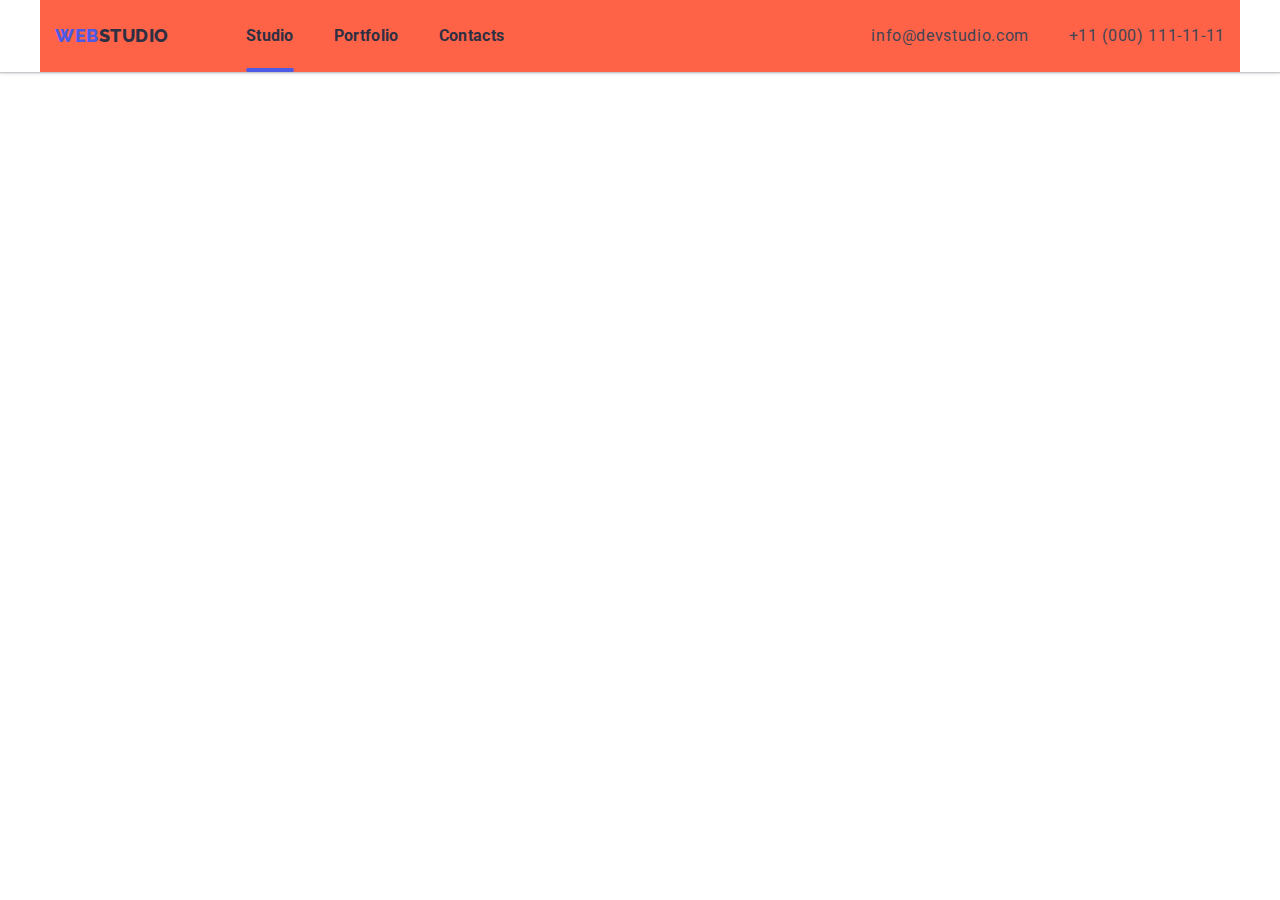
==== index.html @ c45986e3 "Робота почалася" ====
<!DOCTYPE html>
<html lang="en">
  <head>
    <meta charset="UTF-8" />
    <meta http-equiv="X-UA-Compatible" content="IE=edge" />
    <meta name="viewport" content="width=device-width, initial-scale=1.0" />
    <title>Studio</title>
    <!-- шрифт Raleway – 800 і шрифт Roboto – 400, 500, 700 і 900. -->
    <link rel="preconnect" href="https://fonts.googleapis.com" />
    <link rel="preconnect" href="https://fonts.gstatic.com" crossorigin />
    <link
      href="https://fonts.googleapis.com/css2?family=Raleway:wght@800&family=Roboto:wght@400;500;700;900&display=swap"
      rel="stylesheet"
    />

    <link
      rel="stylesheet"
      href="https://cdn.jsdelivr.net/npm/modern-normalize@1.1.0/modern-normalize.min.css"
    />

    <link rel="stylesheet" href="./css/styles.css" />
  </head>
  <body>
    <header class="top-page">
      <!--шапка сторінки-->
      <div class="container cont-div">
        <nav class="cont-nav">
          <a class="logo-studio decor" href="">
            <span class="logo-web">Web</span>Studio</a
          >
          <ul class="nav-menu">
            <li class="menu-item">
              <a class="menu-list curent-page decor text-style" href="">
                Studio</a
              >
            </li>
            <li class="menu-item">
              <a class="menu-list decor text-style" href="./portfolio.html"
                >Portfolio</a
              >
            </li>
            <li class="menu-item">
              <a class="menu-list decor text-style" href="">Contacts</a>
            </li>
          </ul>
        </nav>

        <button class="burger-menu" type="button" click-modal-open>
          <svg class="icon-burger-menu">
            <use href="./images/sprite.svg#icon-charm_menu-hamburger"></use>
          </svg>
        </button>

        <ul class="text-top list">
          <li>
            <a href="mailto:info@devstudio.com" class="decor text-top-efects"
              >info@devstudio.com</a
            >
          </li>
          <li class="list-distance">
            <a
              href="tel:+11(000)111-11-11"
              class="decor text-top-efects top-link-margin"
              >+11 (000) 111-11-11</a
            >
          </li>
        </ul>
      </div>
      <div class="mobile-menu" full-modal>
        <div class="container mobile-container">

          <button class="close-mobile-menu" type="button" click-modal-close>
            <svg class="style-mobile-button-menu" width="8px" height="8px">
              <use href="./images/sprite.svg#icon-close"></use>
            </svg>
          </button>
          
          <ul class="mobile-page-list list">
            <li>
              <a class="decor" href="#">Studio</a>
            </li>
            <li>
              <a class="decor" href="#">Portfolio</a>
            </li>
            <li>
              <a class="decor" href="#">Contacts</a>
            </li>
          </ul>

          <ul class="mobile-list-contacts list">
            <li>
              <a
                href="tel:+11(000)111-11-11"
                class="decor"
                >+11 (000) 111-11-11</a
              >
            </li>
            <li>
              <a href="mailto:info@devstudio.com" class="decor "
                >info@devstudio.com</a
              >
            </li>
          </ul>

          <ul class="mobile-sociale-link list">
            <li>
              <a href="#" class="mobile-link-item">
                <svg class="link-marker">
                  <use href="./images/sprite.svg#icon-instagram"></use>
                </svg>
              </a>
            </li>
            <li>
              <a href="#" class="mobile-link-item">
                <svg class="link-marker">
                  <use href="./images/sprite.svg#icon-twitter"></use>
                </svg>
              </a>
            </li>
            <li>
              <a href="#" class="mobile-link-item">
                <svg class="link-marker">
                  <use href="./images/sprite.svg#icon-facebook"></use>
                </svg>
              </a>
            </li>
            <li>
              <a href="#" class="mobile-link-item">
                <svg class="link-marker">
                  <use href="./images/sprite.svg#icon-linkedin"></use>
                </svg>
              </a>
            </li>
          </ul>
        </div>

      </div>
    </header>

    <main>
      <!--секція перша герой-->
      <!-- <section class="hero-style">
        <div class="container hero-case">
          <h1 class="hero-title">Effective Solutions for Your Business</h1>

          <button data-modal-open class="buttons-style" type="button">
            Order Service
          </button>
        </div>
      </section> -->

      <!--секція друга - основні переваги-->

      <!-- <section class="box-space">
        <h2 class="visually-hidden">List of benefits</h2>
        <ul class="list container elements-place">
          <li class="place-of-space">
            <div class="second-list">
              <svg class="element-of-dicoration">
                <use
                  href="./images/sprite.svg#icon-antenna"
                  width="64px"
                  height="64px"
                ></use>
              </svg>
            </div>
            <h3 class="subhead">Strategy</h3>
            <p class="main-content">
              Our goal is to identify the business problem to walk away with the
              perfect and creative solution.
            </p>
          </li>
          <li class="place-of-space">
            <div class="second-list">
              <svg class="element-of-dicoration">
                <use
                  href="./images/sprite.svg#icon-clock"
                  width="64px"
                  height="64px"
                ></use>
              </svg>
            </div>
            <h3 class="subhead">Punctuality</h3>
            <p class="main-content">
              Bring the key message to the brand's audience for the best price
              within the shortest possible time.
            </p>
          </li>
          <li class="place-of-space">
            <div class="second-list">
              <svg class="element-of-dicoration">
                <use
                  href="./images/sprite.svg#icon-diagram"
                  width="64px"
                  height="64px"
                ></use>
              </svg>
            </div>
            <h3 class="subhead">Diligence</h3>
            <p class="main-content">
              Research and confirm brands that present the strongest digital
              growth opportunities and minimize risk.
            </p>
          </li>
          <li class="place-of-space">
            <div class="second-list">
              <svg class="element-of-dicoration">
                <use
                  href="./images/sprite.svg#icon-astronaut"
                  width="64px"
                  height="64px"
                ></use>
              </svg>
            </div>
            <h3 class="subhead">Technologies</h3>
            <p class="main-content">
              Design practice focused on digital experiences. We bring forth a
              deep passion for problem-solving.
            </p>
          </li>
        </ul>
      </section> -->

      <!--cекція третя - що ми робимо-->

      <!-- <section class="space">
        <div class="container">
          <h2 class="subtitle">What are we doing</h2>
          <ul class="list work-list">
            <li class="work-list-item">
              <img
                src="./images/rectangle1.jpg"
                alt="computer monitor"
                width="360"
              />
            </li>
            <li class="work-list-item">
              <img
                src="./images/rectangle2.jpg"
                alt="selfone display"
                width="360"
              />
            </li>
            <li class="work-list-item">
              <img
                src="./images/rectangle3.jpg"
                alt="selfone and computer together"
                width="360"
              />
            </li>
          </ul>
        </div>
      </section> -->

      <!--секція четверта - наша команда-->

      <!-- <section class="back-ceil box-space">
        <div class="container">
          <h2 class="subtitle">Our Team</h2>
          <ul class="list data-team">
            <li class="back-pictures-phone">
              <img
                src="./images/img.jpg"
                alt="a man with a thick beard"
                width="264"
              />
              <div class="image-descriptions">
                <h3 class="sub-subtitle">Mark Guerrero</h3>
                <p class="text-describ">Product Designer</p>
                <ul class="box-social-link list">
                  <li class="social-link">
                    <a href="#" class="social-link-item">
                      <svg class="link-marker">
                        <use href="./images/sprite.svg#icon-instagram"></use>
                      </svg>
                    </a>
                  </li>
                  <li class="social-link">
                    <a href="#" class="social-link-item">
                      <svg class="link-marker">
                        <use href="./images/sprite.svg#icon-twitter"></use>
                      </svg>
                    </a>
                  </li>
                  <li class="social-link">
                    <a href="#" class="social-link-item">
                      <svg class="link-marker">
                        <use href="./images/sprite.svg#icon-facebook"></use>
                      </svg>
                    </a>
                  </li>
                  <li class="social-link">
                    <a href="#" class="social-link-item">
                      <svg class="link-marker">
                        <use href="./images/sprite.svg#icon-linkedin"></use>
                      </svg>
                    </a>
                  </li>
                </ul>
              </div>
            </li>
            <li class="back-pictures-phone">
              <img
                src="./images/img-1.jpg"
                alt="a man with a flowing beard"
                width="264"
              />
              <div class="image-descriptions">
                <h3 class="sub-subtitle">Tom Ford</h3>
                <p class="text-describ">Frontend Developer</p>
                <ul class="box-social-link list">
                  <li class="social-link">
                    <a href="#" class="social-link-item">
                      <svg class="link-marker">
                        <use href="./images/sprite.svg#icon-instagram"></use>
                      </svg>
                    </a>
                  </li>
                  <li class="social-link">
                    <a href="#" class="social-link-item">
                      <svg class="link-marker">
                        <use href="./images/sprite.svg#icon-twitter"></use>
                      </svg>
                    </a>
                  </li>
                  <li class="social-link">
                    <a href="#" class="social-link-item">
                      <svg class="link-marker">
                        <use href="./images/sprite.svg#icon-facebook"></use>
                      </svg>
                    </a>
                  </li>
                  <li class="social-link">
                    <a href="#" class="social-link-item">
                      <svg class="link-marker">
                        <use href="./images/sprite.svg#icon-linkedin"></use>
                      </svg>
                    </a>
                  </li>
                </ul>
              </div>
            </li>
            <li class="back-pictures-phone">
              <img src="./images/img-2.jpg" alt="pretty girl" width="264" />
              <div class="image-descriptions">
                <h3 class="sub-subtitle">Camila Garcia</h3>
                <p class="text-describ">Marketing</p>
                <ul class="box-social-link list">
                  <li class="social-link">
                    <a href="#" class="social-link-item">
                      <svg class="link-marker">
                        <use href="./images/sprite.svg#icon-instagram"></use>
                      </svg>
                    </a>
                  </li>
                  <li class="social-link">
                    <a href="#" class="social-link-item">
                      <svg class="link-marker">
                        <use href="./images/sprite.svg#icon-twitter"></use>
                      </svg>
                    </a>
                  </li>
                  <li class="social-link">
                    <a href="#" class="social-link-item">
                      <svg class="link-marker">
                        <use href="./images/sprite.svg#icon-facebook"></use>
                      </svg>
                    </a>
                  </li>
                  <li class="social-link">
                    <a href="#" class="social-link-item">
                      <svg class="link-marker">
                        <use href="./images/sprite.svg#icon-linkedin"></use>
                      </svg>
                    </a>
                  </li>
                </ul>
              </div>
            </li>
            <li class="back-pictures-phone">
              <img
                src="./images/img-3.jpg"
                alt="a man with long hair and a short beard"
                width="264"
              />
              <div class="image-descriptions">
                <h3 class="sub-subtitle">Daniel Wilson</h3>
                <p class="text-describ">UI Designer</p>
                <ul class="box-social-link list">
                  <li class="social-link">
                    <a href="#" class="social-link-item">
                      <svg class="link-marker">
                        <use href="./images/sprite.svg#icon-instagram"></use>
                      </svg>
                    </a>
                  </li>
                  <li class="social-link">
                    <a href="#" class="social-link-item">
                      <svg class="link-marker">
                        <use href="./images/sprite.svg#icon-twitter"></use>
                      </svg>
                    </a>
                  </li>
                  <li class="social-link">
                    <a href="#" class="social-link-item">
                      <svg class="link-marker">
                        <use href="./images/sprite.svg#icon-facebook"></use>
                      </svg>
                    </a>
                  </li>
                  <li class="social-link">
                    <a href="#" class="social-link-item">
                      <svg class="link-marker">
                        <use href="./images/sprite.svg#icon-linkedin"></use>
                      </svg>
                    </a>
                  </li>
                </ul>
              </div>
            </li>
          </ul>
        </div>
      </section> -->

      <!-- <section class="cards-collection">
        <div class="container div-box-pad">
          <h2 class="subtitle">Customers</h2>
          <ul class="icon-book list">
            <li class="icon-book-page">
              <a href="#" class="page-link">
                <svg class="page-image">
                  <use href="./images/sprite.svg#icon-Logo"></use>
                </svg>
              </a>
            </li>
            <li class="icon-book-page">
              <a href="#" class="page-link">
                <svg class="page-image">
                  <use href="./images/sprite.svg#icon-Logo-1"></use>
                </svg>
              </a>
            </li>
            <li class="icon-book-page">
              <a href="#" class="page-link">
                <svg class="page-image">
                  <use href="./images/sprite.svg#icon-Logo-2"></use>
                </svg>
              </a>
            </li>
            <li class="icon-book-page">
              <a href="#" class="page-link">
                <svg class="page-image">
                  <use href="./images/sprite.svg#icon-Logo-3"></use>
                </svg>
              </a>
            </li>
            <li class="icon-book-page">
              <a href="#" class="page-link">
                <svg class="page-image">
                  <use href="./images/sprite.svg#icon-Logo-4"></use>
                </svg>
              </a>
            </li>
            <li class="icon-book-page">
              <a href="#" class="page-link">
                <svg class="page-image">
                  <use href="./images/sprite.svg#icon-Logo-5"></use>
                </svg>
              </a>
            </li>
          </ul>
        </div>
      </section> -->
    </main>

    <!-- <footer class="color-back-space">
      <div class="container main-div">
        <div class="main-footer">
          <a class="logo-studio decor second-logo-color" href="">
            <span class="logo-web">Web</span>Studio</a
          >
          <p class="main-footer-text">
            Increase the flow of customers and sales for your business with
            digital marketing & growth solutions.
          </p>
        </div>
        <div class="pacage-footer-link">
          <h3 class="futer-subtitle">Social media</h3>
          <ul class="fotter-list list">
            <li class="list-li">
              <a href="#" class="list-li-link">
                <svg class="li-link-svg">
                  <use href="./images/sprite.svg#icon-instagram"></use>
                </svg>
              </a>
            </li>
            <li class="list-li">
              <a href="#" class="list-li-link">
                <svg class="li-link-svg">
                  <use href="./images/sprite.svg#icon-twitter"></use>
                </svg>
              </a>
            </li>
            <li class="list-li">
              <a href="#" class="list-li-link">
                <svg class="li-link-svg">
                  <use href="./images/sprite.svg#icon-facebook"></use>
                </svg>
              </a>
            </li>
            <li class="list-li">
              <a href="#" class="list-li-link">
                <svg class="li-link-svg">
                  <use href="./images/sprite.svg#icon-linkedin"></use>
                </svg>
              </a>
            </li>
          </ul>
        </div>

        <form class="box-subscribe">
          <label class="input-mail-fotter">
            <span class="describ-subscrib">Subscribe</span>
            <input
              class="field-imput-mail"
              type="email"
              name="user-subscrebe"
              placeholder="E-mail"
            />
          </label>
          
          <button class="button-send-mail buttons-style join-button" type="submit">
              Subscribe
              <svg class="svg-airplane">
                <use href="./images/sprite.svg#icon-frame"></use>
              </svg>
          </button>
          
        </form>
      </div>
    </footer> -->

    <!-- <div class="backdrop is-hidden" data-modal>
      <div class="modal">
        <button data-modal-close type="button" class="close-modal">
          <svg class="position" width="8px" height="8px">
            <use href="./images/sprite.svg#icon-close"></use>
          </svg>
        </button>
        <p class="action">
          Leave your contacts and we will call you back
        </p>

        <form class="style-form">
          <div class="join-form-field">
            <label class="form-field">
              <span class="text-form-style">Name</span>
              <span class="input-svg-together">
                <input
                  type="text"
                  name="uses-name"
                  class="field-input"
                  required
                  pattern="^[a-zA-Zа-яА-ЯіІїЇ]+$"
                />
                <svg class="svg-input">
                  <use href="./images/sprite.svg#icon-person"></use>
                </svg>
              </span>
            </label>

            <label class="form-field">
              <span class="text-form-style">Phone</span>
              <span class="input-svg-together">
                <input
                  type="tel"
                  name="user-phone"
                  class="field-input"
                  required
                />
                <svg class="svg-input svg-phone-size">
                  <use href="./images/sprite.svg#icon-phone"></use>
                </svg>
              </span>
            </label>

            <label class="form-field">
              <span class="text-form-style">Email</span>
              <span class="input-svg-together">
                <input
                  type="email"
                  name="user-mail"
                  class="field-input"
                  required
                />
                <svg class="svg-input">
                  <use href="./images/sprite.svg#icon-email"></use>
                </svg>
              </span>
            </label>

            <label>
              <span class="text-form-style">Comment</span>
              <textarea
                class="page-for-coments"
                name="user-message"
                placeholder="Text input"
              ></textarea>
            </label>
          </div>

          <div class="box-policy">
            <label class="text-policy" for="user-privacy-policy">
              <input
                class="check"
                id="user-privacy-policy"
                type="checkbox"
                value="accept"
              />
              <svg class="icon-policy-check">
                <use href="./images/sprite.svg#icon-vector"></use>
              </svg>
              I accept the terms and conditions of the
              <a class="link-policy" href="#">Privacy Policy</a>
            </label>
          </div>

          <button type="submit" class="button-send buttons-style">Send</button>
        </form>
      </div>
    </div> -->
<script src="./js/mobile-menu.js"></script>
    <script src="./js/modal.js"></script>
  </body>
</html>
---- css/styles.css ----
/* ==============Baze================= */

body {
  margin: 0;
  font-family: Roboto, sans-serif;
  color: #2e2f42;
  font-size: 16px;
}
html {
  box-sizing: border-box;
}
*,
*::before,
*::after {
  box-sizing: inherit;
}

.visually-hidden {
  position: absolute;
  white-space: nowrap;
  width: 1px;
  height: 1px;
  overflow: hidden;
  border: 0;
  padding: 0;
  clip: rect(0 0 0 0);
  clip-path: inset(50%);
  margin: -1px;
}

.list {
  list-style: none;
}

.decor {
  text-decoration: none;
}

h1,
h2,
h3,
h4,
p {
  margin-top: 0;
  margin-bottom: 0;
}

ul {
  margin-top: 0;
  margin-bottom: 0;
  padding-left: 0;
}

img {
  display: block;
}

/* .container {
  width: 1158px;
  margin-left: auto;
  margin-right: auto;
  padding-left: 15px;
  padding-right: 15px;
} */



.container {
  padding-left: 15px;
  padding-right: 15px;
}
@media screen and (min-width: 320px) {
  .container {
   max-width: 767px;
   width: 100%;
    margin-left: auto;
    margin-right: auto;
    background-color: tomato;
  } 
}

@media screen and (min-width: 768px) {
  .container {
    width: 768px;
  }
}

@media screen and (min-width: 1200px) {
  .container {
    min-width: 1200px;
  }
}


/* ============== Components============*/
:root {
  --main-color-text: #434455;
  --primary-brand: #4d5ae5;
  --universal-color: #2e2f42;
  --subakcent-color: #f4f4fd;
  --color-secondary: #ffffff;
  --color-fon: #f4f4fd;
  --color-decor: #e7e9fc;

  --trans-der-and-func: 250ms cubic-bezier(0.4, 0, 0.2, 1);
}

/* ============== /Components============*/

/* --------логотип і навігація--------- */

.top-page {
  box-shadow: 0px 2px 1px rgba(46, 47, 66, 0.08),
    0px 1px 1px rgba(46, 47, 66, 0.16), 0px 1px 6px rgba(46, 47, 66, 0.08);
}
.cont-div {
  display: flex;
  align-items: center;
  justify-content: space-between;
}

.cont-nav {
  display: flex;
}
.logo-web {
  font-family: Raleway, sans-serif;
  font-size: 18px;
  line-height: 1.33;
  text-transform: uppercase;
  font-weight: 800;
  color: var(--primary-brand);
}
.logo-studio {
  margin-right: 77px;
  padding-top: 24px;
  padding-bottom: 24px;

  font-family: Raleway, sans-serif;
  font-size: 18px;
  line-height: 1.33;
  letter-spacing: 0.03em;
  text-transform: uppercase;
  font-weight: 800;
  color: var(--universal-color);
}

.nav-menu {
  display: flex;
  align-items: center;
  list-style: none;
  text-decoration: none;
}

@media screen and (max-width: 767px){
  .nav-menu {
    display: none;
  }
}

.menu-item:not(:last-child) {
  margin-right: 40px;
}
.menu-item {
}

.text-style {
  position: relative;
  display: block;
  padding-top: 24px;
  padding-bottom: 24px;
  font-weight: 700;
  line-height: 1.5;
  letter-spacing: 0.02em;
  color: inherit;
  transition: color 250ms cubic-bezier(0.4, 0, 0.2, 1);
}
.menu-list.curent-page::after {
  content: "";
  position: absolute;
  display: block;
  width: 100%;
  height: 4px;
  bottom: 0;
  background: #4d5ae5;
  border-radius: 2px;
}
.menu-list:hover::after,
.menu-list:focus::after {
  color: var(--primary-brand);
}

.menu-list:hover,
.menu-list:focus {
  color: var(--primary-brand);
}
.menu-list:active {
  color: var(--primary-brand);
}

.text-top-efects {
  color: var(--main-color-text);
  padding-top: 24px;
  padding-bottom: 24px;
  transition: color var(--trans-der-and-func);
}
.text-top-efects:hover,
.text-top-efects:focus {
  color: var(--primary-brand);
}


/* --------/логотип і навігація--------- */


/* --------стилізація мобільного меню--------- */
@media screen and (max-width: 767px) {

  .burger-menu {
    width: 32px;
    height: 22px;
    padding: 0;
    cursor: pointer;
   
    border-color: transparent;
    background-color: var(--color-decor);
  }
  .icon-burger-menu {
    width: 100%;
    height: 100%;
  }

  .text-top {
    display: none;
  }
  .mobile-menu {
    position: fixed;
    top: 0;
    left: 0;
    width: 100%;
    height: 100%;
    max-height: 796px;
    z-index: 1000;
    background-color: blue;
  
    opacity: 0;
    visibility: hidden;
    pointer-events: none;
    transition: opacity var(--trans-der-and-func), visibility var(--trans-der-and-func);
  }
  
  .mobile-menu.is-open {
    opacity: 1;
    visibility: visible;
    pointer-events: auto;
  }
  
  .mobile-container {
    position: relative;
  }
  
  .close-mobile-menu {
    position: absolute;
    top: 40px;
    right: 40px;
    display: flex;
    justify-content: center;
    align-items: center;
    padding: 0;
    width: 24px;
    height: 24px;
    border-radius: 50%;
    cursor: pointer;
    background: #e7e9fc;
    border: 1px solid rgba(0, 0, 0, 0.1);
    transition: border var(--trans-der-and-func);
  }
  
  .close-mobile-menu:hover,
  .close-mobile-menu:focus {
    background: #e7e9fc;
    box-shadow: 0px 1px 6px rgba(46, 47, 66, 0.08),
      0px 1px 1px rgba(46, 47, 66, 0.16), 0px 2px 1px rgba(46, 47, 66, 0.08);
    border: transparent; */
  }

  .mobile-sociale-link {

  }
  
  .mobile-link-item {
  
  }
  
}



@media screen and (min-width: 768px) {
  .burger-menu,
  .mobile-page-list,
  .mobile-list-contacts,
  .close-mobile-menu,
  .mobile-sociale-link
   {
    display: none;
  }
   .text-top {
    display: block;
    font-size: 12px;
    line-height: 1.33;
    letter-spacing: 0.04em;
    color: var(--main-color-text);
   }

   .list-distance {
    margin-left: 0;
   }


}


@media screen and (min-width: 1200px) {
  
  .text-top {
    display: flex;
    font-size: 16px;
  line-height: 1.5;
}
.list-distance {
  margin-left: 40px;
}
}




/* --------стилізація мобільного меню--------- */



/* ------оформлення секції герой ----------*/
.hero-style {
  max-width: 1440px;
  margin-left: auto;
  margin-right: auto;
  padding-top: 192px;
  padding-bottom: 192px;
  background-image: linear-gradient(
      rgba(46, 47, 66, 0.7),
      rgba(46, 47, 66, 0.7)
    ),
    url(../images/people-office.jpg);
  background-size: cover;
  text-align: center;
}

.hero-case {
}
.hero-title {
  margin: 0 auto;
  font-weight: 700;
  font-size: 56px;
  width: 496px;
  line-height: 1.07;
  color: var(--color-secondary);
}

.buttons-style {
  min-width: 170px;
  margin-top: 48px;
  padding-top: 16px;
  padding-right: 10px;
  padding-bottom: 16px;
  padding-left: 10px;
  background: var(--primary-brand);
  box-shadow: 0px 4px 4px rgba(0, 0, 0, 0.15);
  border: 1px transparent;
  border-radius: 4px;

  font-family: inherit;
  font-weight: 700;
  font-size: 16px;
  line-height: 1.19;
  align-items: center;
  letter-spacing: 0.04em;
  color: var(--color-secondary);
  cursor: pointer;
  transition: box-shadow var(--trans-der-and-func);
}
.buttons-style:hover,
.buttons-style:focus {
  background: var(--primary-brand);
  box-shadow: 0px 1px 6px rgba(46, 47, 66, 0.08),
    0px 1px 1px rgba(46, 47, 66, 0.16), 0px 2px 1px rgba(46, 47, 66, 0.08);
}
.buttons-style:active {
  background: #404bbf;
  box-shadow: 0px 4px 4px rgba(0, 0, 0, 0.15);

  /* ------/оформлення секції герой ----------*/
}
/*  -------секція друга - основні переваги-------------*/
.second-list {
  display: flex;
  justify-content: center;
  align-items: center;
  width: 264px;
  height: 112px;
  margin-bottom: 8px;

  padding: 24px 100px;
  background: #f4f4fd;
  border-radius: 4px;
}
.elements-place {
  display: flex;
  justify-content: space-between;
}

.place-of-space:not(:last-child) {
  margin-right: 24px;
  flex-basis: calc((100% - 72px) / 4);
  min-width: 264px;
}
.element-of-dicoration {
  width: 64px;
  height: 64px;
}

.subhead {
  margin-bottom: 8px;
  font-weight: 700;
  font-size: 20px;
  line-height: 1.2;
  letter-spacing: 0.02em;
}
.main-content {
  letter-spacing: 0.02em;
  font-size: 16px;
  line-height: 1.5;
  color: var(--main-color-text);
}

/*  --------/секція друга - основні переваги-------------*/



/* ----------cекція третя - що ми робимо-------------- */
.box-space {
  padding-bottom: 120px;
  padding-top: 120px;
}
.subtitle {
  font-weight: 700;
  font-size: 36px;
  line-height: 1.11;
  text-align: center;
  letter-spacing: 0.02em;
  text-transform: capitalize;
  margin-bottom: 72px;
}
.work-list {
  display: flex;
  gap: 24px;
}
.work-list-item {
  flex-basis: calc((100% - 48px) / 3);
}
/* --------/cекція третя - що ми робимо-------------- */

/*--------секція четверта - наша команда-----------*/
.space {
  padding-bottom: 120px;
}
.image-descriptions {
  padding-top: 32px;
  padding-bottom: 32px;
  text-align: center;
}
.sub-subtitle {
  margin-bottom: 8px;
  font-weight: 700;
  font-size: 20px;
  line-height: 1.2;
  letter-spacing: 0.02em;
}

.back-ceil {
  background-color: var(--color-fon);
}

.data-team {
  display: flex;
  gap: 24px;
}
.back-pictures-phone {
  flex-basis: calc((100% - 72px) / 4);
  background-color: var(--color-secondary);
  box-shadow: 0px 1px 6px rgba(46, 47, 66, 0.08),
    0px 1px 1px rgba(46, 47, 66, 0.16), 0px 2px 1px rgba(46, 47, 66, 0.08);
  border-radius: 0px 0px 4px 4px;
}

.text-describ {
  margin-bottom: 12px;
  font-size: 16px;
  line-height: 1.5;
  letter-spacing: 0.02em;
  color: var(--main-color-text);
}
.box-social-link {
  display: flex;
  justify-content: center;
  gap: 24px;
}

.social-link {
}
.social-link-item {
  display: flex;
  justify-content: center;
  align-items: center;
  width: 40px;
  height: 40px;
  border-radius: 50%;
  background: var(--primary-brand);
}

.link-marker {
  width: 16px;
  height: 16px;
  fill: var(--color-fon);
}

/*--------/секція четверта - наша команда-----------*/
/* ------додаткова секція з іконками посиланнями на компанії-------- */
.cards-collection {
  padding-bottom: 120px;
}
.icon-book {
  display: flex;
  justify-content: center;
  align-items: center;
  gap: 24px;
}
.icon-book-page {
  flex-basis: calc((100%-120px) / 5);
}
.page-link {
  display: flex;
  justify-content: center;
  align-items: center;
  height: 88px;
  color: #afb1b8;
  border: 1px solid #8e8f99;
  border-radius: 4px;
  transition: color var(--trans-der-and-func), border var(--trans-der-and-func);
}
.page-link:hover,
.page-link:focus {
  color: var(--primary-brand);
  border: 1px solid var(--primary-brand);
  border-radius: 4px;
}
.page-image {
  width: 104px;
  height: 56px;
  fill: #8e8f99;
}

.page-image {
  fill: currentColor;
}
/* ------/додаткова секція з іконками посиланнями на компанії-------- */
/* -----------футер-------------- */
.div-box-pad {
  padding-top: 120px;
}
.color-back-space {
  display: flex;
  padding-top: 100px;
  padding-bottom: 100px;
  background-color: var(--universal-color);
}
.main-div {
  display: flex;
}
.second-logo-color {
  margin-right: 0;
  padding-top: 0;
  padding-bottom: 0;
  align-items: baseline;
  color: var(--color-fon);
}
.main-footer {
}
.main-footer-text {
  margin-top: 16px;
  margin-right: 0;
  font-size: 16px;
  line-height: 1.5;
  letter-spacing: 0.02em;
  color: #e7e9fc;
}

.main-footer-text {
  width: 264px;
}
.pacage-footer-link {
  margin-left: 120px;
  margin-right: 80px;
}

.futer-subtitle {
  margin-bottom: 16px;
  font-weight: 600;
  font-size: 16px;
  line-height: 1.5;
  letter-spacing: 0.02em;
  color: #ffffff;
}
.fotter-list {
  display: flex;
  gap: 16px;
}

.list-li {
}

.list-li-link {
  display: flex;
  justify-content: center;
  align-items: center;
  width: 40px;
  height: 40px;
  background-color: rgba(255, 255, 255, 0.1);
  border-radius: 50%;
  transition: background-color var(--trans-der-and-func);
}

.list-li-link:hover,
.list-li-link:focus {
  background-color: #31d0aa;
}

.li-link-svg {
  width: 24px;
  height: 24px;
  fill: var(--color-fon);
}

/* --------стилі форми футера---------- */
.box-subscribe {
  position: relative;
  display: flex;
  align-items: flex-end;
  width: 453px;
  height: 80px;
}

.input-mail-fotter {
  display: flex;
  flex-direction: column;
  margin-right: 24px;
}
.describ-subscrib {
  margin-bottom: 16px;
  font-weight: 500;
  font-size: 16px;
  line-height: 1.5;
  letter-spacing: 0.02em;
  color: #ffffff;
}
.field-imput-mail {
  width: 264px;
  height: 40px;
  padding: 8px 16px;

  font-weight: 400;
  font-size: 14px;
  line-height: 2;
  letter-spacing: 0.04em;

  outline: none;
  color: rgba(255, 255, 255, 0.6);
  background-color: var(--universal-color);
  border: 1px solid rgba(255, 255, 255, 0.3);
  filter: drop-shadow(0px 4px 4px rgba(0, 0, 0, 0.15));
  border-radius: 4px;
}
.join-button {
  right: 0;
  bottom: 0;

  width: 170px;
}
.button-send-mail {
  display: flex;
  gap: 16px;
  margin-top: 0;
  padding: 8px;
  padding-right: 24px;
  padding-left: 24px;
  height: 40px;
  font-weight: 500;
}

.svg-airplane {
  width: 24px;
  height: 24px;
  align-items: center;
  cursor: pointer;
  pointer-events: none;
  fill: #ffffff;
}

/* --------/стилі форми футера---------- */

/* -----------/футер-------------- */

/* -----------Бекдроп і модальне вікно----------- */
.backdrop {
  position: fixed;
  top: 0;
  left: 0;
  z-index: 1000;
  width: 100%;
  height: 100%;
  background-color: rgba(46, 47, 66, 0.4);
  transition: opacity var(--trans-der-and-func),
    visibility var(--trans-der-and-func);
}

.backdrop.is-hidden {
  opacity: 0;
  visibility: hidden;
  pointer-events: none;
}

.modal {
  position: absolute;
  top: 50%;
  left: 50%;
  transform: translate(-50%, -50%);
  width: 408px;
  padding: 24px;
  padding-top: 72px;

  background: #fcfcfc;
  box-shadow: 0px 1px 1px rgba(0, 0, 0, 0.14), 0px 1px 3px rgba(0, 0, 0, 0.12),
    0px 2px 1px rgba(0, 0, 0, 0.2);
  border-radius: 4px;
}

.position {
}

.close-modal {
  position: absolute;
  top: 24px;
  right: 24px;
  display: flex;
  justify-content: center;
  align-items: center;
  padding: 0;
  width: 24px;
  height: 24px;
  border-radius: 50%;
  cursor: pointer;
  background: #e7e9fc;
  border: 1px solid rgba(0, 0, 0, 0.1);
  transition: border var(--trans-der-and-func);
}

.close-modal:hover,
.close-modal:focus {
  background: #e7e9fc;
  box-shadow: 0px 1px 6px rgba(46, 47, 66, 0.08),
    0px 1px 1px rgba(46, 47, 66, 0.16), 0px 2px 1px rgba(46, 47, 66, 0.08);
  border: transparent;
}

/* -----------/Бекдроп і модальне вікно----------- */

/* ----------Стилі форми---------------------- */

.action {
  box-sizing: border-box;
  text-align: center;
  margin-bottom: 16px;
  font-weight: 500;
  font-size: 16px;
  line-height: 1.5;
  letter-spacing: 0.02em;
  color: var(--universal-color);
}

.style-form {
  display: flex;
  flex-direction: column;
}
.join-form-field {
  margin-bottom: 16px;
}

.form-field {
  display: block;
  margin-bottom: 8px;
}
.text-form-style {
  display: block;
  margin-bottom: 4px;
  font-weight: 400;
  font-size: 12px;
  line-height: 1.33;

  letter-spacing: 0.04em;
  color: #8e8f99;
  cursor: pointer;
}
.input-svg-together {
  position: relative;
  display: block;
  cursor: pointer;
}
.field-input {
  display: inline-block;
  width: 100%;
  padding-left: 40px;
  height: 40px;
  border: 1px solid rgba(33, 33, 33, 0.2);
  border-radius: 4px;
}
.svg-input {
  position: absolute;
  display: block;
  width: 18px;
  height: 18px;
  top: 0;
  left: 16px;
  margin: 0;
  fill: black;
  transform: translate(0, 50%);
}

.field-input:focus + .svg-input {
  fill: var(--primary-brand);
}
.svg-phone-size {
  width: 18px;
  height: 24px;
}
.page-for-coments {
  display: block;
  width: 100%;
  height: 120px;
  padding: 8px 16px;
  resize: none;

  font-weight: 400;
  font-size: 12px;
  line-height: 1.33;
  letter-spacing: 0.04em;
  border: 1px solid rgba(33, 33, 33, 0.2);
  border-radius: 4px;
}
.box-policy {
  display: flex;
  align-items: center;
  margin-bottom: 24px;
}
.check {
  width: 16px;
  height: 16px;
  margin-right: 8px;
  align-items: baseline;
  border-radius: 2px;
}
.check {
  appearance: none;
  -webkit-appearance: none;
  -moz-appearance: none;
}
.check:checked + .icon-policy-check {
  fill: var(--color-fon);
  background: #404bbf;
  border: 1.25px solid #404bbf;
}
.text-policy {
  position: relative;
  display: flex;
  align-items: center;
  font-size: 12px;
  line-height: 1.33px;
  letter-spacing: 0.04em;
  color: #757575;
}
.button-send {
  margin-right: auto;
  margin-left: auto;
  margin-top: 0;
  width: 169px;
  height: 56px;
  font-weight: 500;
}
.link-policy {
  margin-left: 4px;
  color: var(--primary-brand);
}
.icon-policy-check {
  position: absolute;
  width: 16px;
  height: 16px;
  padding: 2px;
  fill: #fcfcfc;
  border: 1.25px solid #2e2f42;
  border-radius: 2px;
}

/* ----------/Стилі форми---------------------- */

/* ==================Portfolio======================= */

/* -----------оформлення кнопок----------- */
.main-box {
  padding-top: 96px;
  padding-bottom: 120px;
}
.main-box {
  padding-top: 96px;
  padding-bottom: 120px;
}
.portfolio-menu {
  display: flex;
  flex-direction: row;
  justify-content: center;
  margin-bottom: 72px;
}
.menu-items:not(:last-child) {
  margin-right: 24px;
}

.filter-button {
  background-color: var(--color-fon);
  padding: 8px 16px;
  font-family: inherit;
  font-weight: 500;
  font-size: 16px;
  line-height: 1.5;
  letter-spacing: 0.04em;
  color: var(--primary-brand);

  border: 1px solid #e7e9fc;
  border-radius: 4px;
  cursor: pointer;
  transition: color var(--trans-der-and-func),
    background-color var(--trans-der-and-func), border var(--trans-der-and-func),
    box-shadow var(--trans-der-and-func);
}

.filter-button:hover,
.filter-button:focus {
  background-color: var(--primary-brand);
  color: var(--color-secondary);
  border-color: transparent;
  box-shadow: 0px 3px 1px rgba(0, 0, 0, 0.1), 0px 2px 1px rgba(0, 0, 0, 0.08),
    0px 2px 2px rgba(0, 0, 0, 0.12);
}
/* -----------/оформлення кнопок----------- */

/* ----------оформлення тексту до карток-------------*/
.main-list {
  display: flex;
  flex-wrap: wrap;
  row-gap: 48px;
  column-gap: 24px;
}

.pakcage-list-link {
}
.list-link {
  display: block;
  box-shadow: 0px 1px 6px rgba(46, 47, 66, 0.08);
  transition: box-shadow var(--trans-der-and-func);
}
.list-link:hover,
.list-link:focus {
  box-shadow: 0px 1px 6px rgba(46, 47, 66, 0.08),
    0px 1px 1px rgba(46, 47, 66, 0.16), 0px 2px 1px rgba(46, 47, 66, 0.08);
}
.common-parent {
  position: relative;
  overflow: hidden;
}
.main-portfolio-photo {
  display: block;
}

.overlay {
  position: absolute;
  top: 0;
  left: 0;
  width: 100%;
  height: 100%;
  overflow: auto;
  transform: translate(0, 100%);
  transition: transform 250ms cubic-bezier(0.4, 0, 0.2, 1);

  padding-top: 40px;
  padding-right: 32px;
  padding-left: 32px;

  font-size: 16px;
  line-height: 1.5;
  letter-spacing: 0.02em;

  color: #f4f4fd;
  background-color: #4d5ae5;
}
.list-link:hover .overlay,
.list-link:focus .overlay {
  transform: translate(0, 0);
}

.card-text {
  padding-top: 32px;
  padding-bottom: 32px;
  padding-left: 16px;
  border-left: 0.5px solid #f4f4fd;
  border-bottom: 0.5px solid #f4f4fd;
  border-right: 0.5px solid #f4f4fd;
}

.text-image {
  font-weight: 700;
  font-size: 20px;
  line-height: 1.2;
  letter-spacing: 0.02em;
  color: var(--universal-color);
}

.subtext-image {
  margin-top: 8px;
  color: var(--main-color-text);
}

/* ----------/оформлення тексту до карток-------------*/

/* ==================/Portfolio======================= */
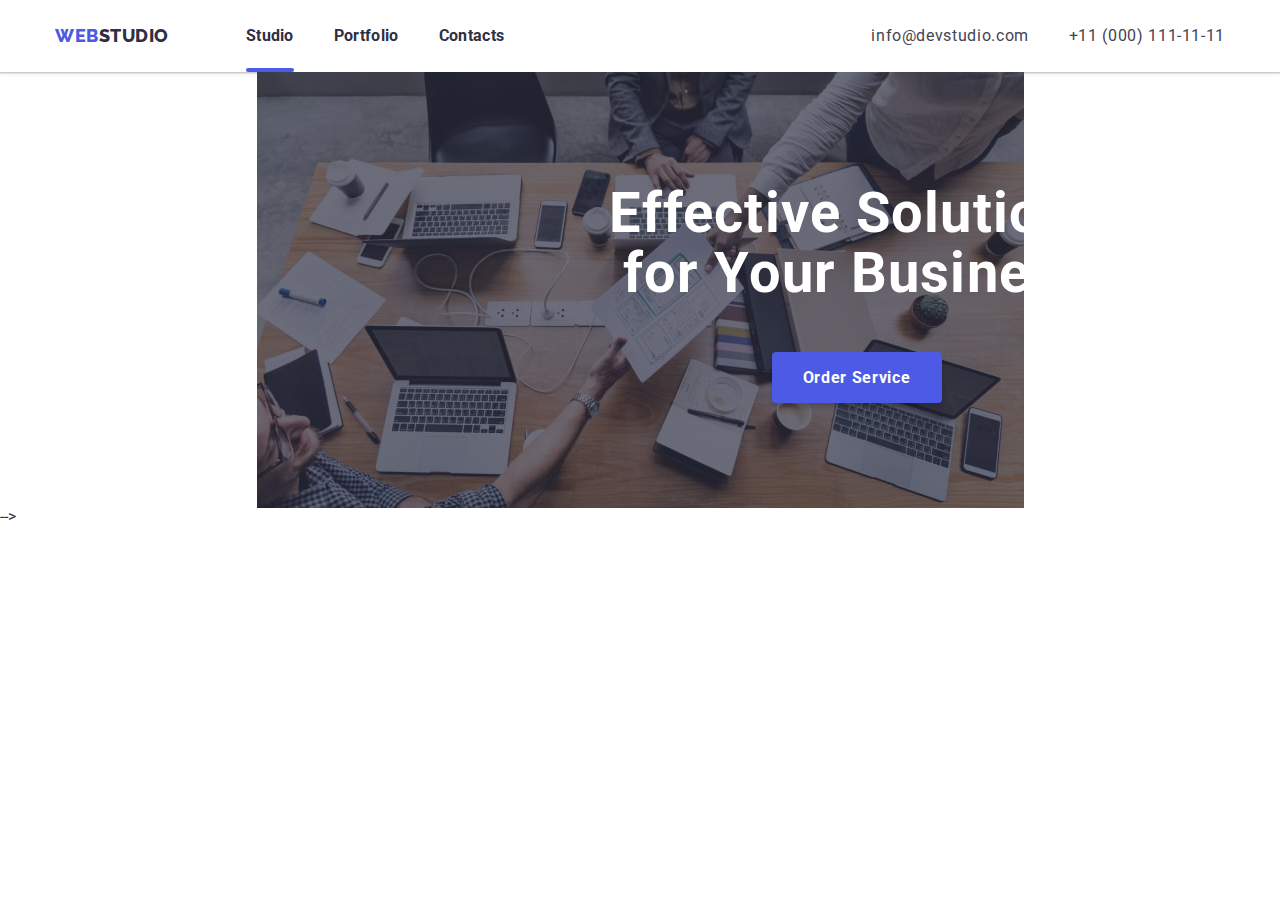
==== commit f6bb5d3c: "робота кипить" ====
--- a/index.html
+++ b/index.html
@@ -76,55 +76,55 @@
           </button>
           
           <ul class="mobile-page-list list">
-            <li>
-              <a class="decor" href="#">Studio</a>
-            </li>
-            <li>
-              <a class="decor" href="#">Portfolio</a>
-            </li>
-            <li>
-              <a class="decor" href="#">Contacts</a>
+            <li class="mobile-link-space">
+              <a class="mobile-page-items decor" href="#">Studio</a>
+            </li>
+            <li class="mobile-link-space">
+              <a class="mobile-page-items decor" href="#">Portfolio</a>
+            </li>
+            <li class="mobile-link-space">
+              <a class="mobile-page-items decor" href="#">Contacts</a>
             </li>
           </ul>
 
           <ul class="mobile-list-contacts list">
-            <li>
-              <a
+            <li class="mob-menu-items">
+              <a class="mob-tel-style"
                 href="tel:+11(000)111-11-11"
                 class="decor"
                 >+11 (000) 111-11-11</a
               >
             </li>
-            <li>
-              <a href="mailto:info@devstudio.com" class="decor "
+            <li class="mob-menu-items">
+              <a class="mail-mobile-menu" href="mailto:info@devstudio.com" class="decor "
                 >info@devstudio.com</a
               >
             </li>
           </ul>
 
           <ul class="mobile-sociale-link list">
-            <li>
+            <li class="mob-soc-link">
               <a href="#" class="mobile-link-item">
                 <svg class="link-marker">
                   <use href="./images/sprite.svg#icon-instagram"></use>
                 </svg>
               </a>
             </li>
-            <li>
+            <li class="mob-soc-link">
               <a href="#" class="mobile-link-item">
                 <svg class="link-marker">
                   <use href="./images/sprite.svg#icon-twitter"></use>
                 </svg>
               </a>
             </li>
-            <li>
+            <li class="mob-soc-link">
               <a href="#" class="mobile-link-item">
                 <svg class="link-marker">
                   <use href="./images/sprite.svg#icon-facebook"></use>
                 </svg>
               </a>
             </li>
-            <li>
+            <li class="mob-soc-link">
               <a href="#" class="mobile-link-item">
                 <svg class="link-marker">
                   <use href="./images/sprite.svg#icon-linkedin"></use>
@@ -139,7 +139,7 @@
 
     <main>
       <!--секція перша герой-->
-      <!-- <section class="hero-style">
+     <section class="hero-style">
         <div class="container hero-case">
           <h1 class="hero-title">Effective Solutions for Your Business</h1>
 
--- a/css/styles.css
+++ b/css/styles.css
@@ -55,28 +55,21 @@
   display: block;
 }
 
-/* .container {
-  width: 1158px;
-  margin-left: auto;
-  margin-right: auto;
-  padding-left: 15px;
-  padding-right: 15px;
-} */
-
-
-
+/* ----------адаптивний контейнер--------- */
 .container {
   padding-left: 15px;
   padding-right: 15px;
 }
 @media screen and (min-width: 320px) {
   .container {
-   max-width: 767px;
-   width: 100%;
+    width: 428px;
+    max-width: 767px;
+    width: 100%;
     margin-left: auto;
     margin-right: auto;
-    background-color: tomato;
-  } 
+
+    /* background-color: var(--color-secondary); */
+  }
 }
 
 @media screen and (min-width: 768px) {
@@ -91,6 +84,7 @@
   }
 }
 
+/* ----------адаптивний контейнер--------- */
 
 /* ============== Components============*/
 :root {
@@ -151,7 +145,7 @@
   text-decoration: none;
 }
 
-@media screen and (max-width: 767px){
+@media screen and (max-width: 767px) {
   .nav-menu {
     display: none;
   }
@@ -159,8 +153,6 @@
 
 .menu-item:not(:last-child) {
   margin-right: 40px;
-}
-.menu-item {
 }
 
 .text-style {
@@ -208,19 +200,18 @@
   color: var(--primary-brand);
 }
 
-
 /* --------/логотип і навігація--------- */
 
-
-/* --------стилізація мобільного меню--------- */
+/* ====МОБІЛЬНА ВЕРСІЯ===== */
+
+/*----стилізація мобільного меню---- */
 @media screen and (max-width: 767px) {
-
   .burger-menu {
     width: 32px;
     height: 22px;
     padding: 0;
     cursor: pointer;
-   
+
     border-color: transparent;
     background-color: var(--color-decor);
   }
@@ -238,26 +229,28 @@
     left: 0;
     width: 100%;
     height: 100%;
-    max-height: 796px;
     z-index: 1000;
-    background-color: blue;
-  
+    background-color: var(--color-secondary);
+
     opacity: 0;
     visibility: hidden;
     pointer-events: none;
-    transition: opacity var(--trans-der-and-func), visibility var(--trans-der-and-func);
-  }
-  
+    transition: opacity var(--trans-der-and-func),
+      visibility var(--trans-der-and-func);
+  }
+
   .mobile-menu.is-open {
     opacity: 1;
     visibility: visible;
     pointer-events: auto;
   }
-  
+
   .mobile-container {
     position: relative;
-  }
-  
+    width: 100%;
+    height: 100%;
+  }
+
   .close-mobile-menu {
     position: absolute;
     top: 40px;
@@ -274,132 +267,274 @@
     border: 1px solid rgba(0, 0, 0, 0.1);
     transition: border var(--trans-der-and-func);
   }
-  
+
   .close-mobile-menu:hover,
   .close-mobile-menu:focus {
     background: #e7e9fc;
     box-shadow: 0px 1px 6px rgba(46, 47, 66, 0.08),
       0px 1px 1px rgba(46, 47, 66, 0.16), 0px 2px 1px rgba(46, 47, 66, 0.08);
-    border: transparent; */
+    border: transparent;
+  }
+
+  .mobile-page-list {
+    margin-bottom: 264px;
+    padding-top: 80px;
+    padding-right: 237px;
+    padding-left: 40px;
+  }
+
+  .mobile-link-space:not(:last-child) {
+    margin-bottom: 40px;
+  }
+
+  .mobile-page-items {
+    display: block;
+
+    font-weight: 700;
+    font-size: 36px;
+    line-height: 1.11;
+    letter-spacing: 0.02em;
+    color: inherit;
+    transition: color var(--trans-der-and-func);
+  }
+
+  .mobile-link-space:hover,
+  .mobile-link-space:focus {
+    color: #404bbf;
+  }
+
+  .mobile-list-contacts {
+    margin-bottom: 48px;
+    padding-left: 40px;
+    padding-right: 51px;
+  }
+  .mob-menu-items:not(:last-child) {
+    margin-bottom: 40px;
+  }
+
+  .mob-tel-style {
+    display: block;
+    width: 100%;
+    margin-bottom: 40px;
+    font-weight: 600;
+    font-size: 36px;
+    line-height: 1.11;
+    letter-spacing: 0.02em;
+    text-decoration: none;
+    color: inherit;
+    transition: color var(--trans-der-and-func);
+  }
+
+  .mob-tel-style:hover,
+  .mob-tel-style:focus {
+    color: var(--primary-brand);
+  }
+
+  .mail-mobile-menu {
+    font-weight: 500;
+    font-size: 20px;
+    line-height: 1.2;
+    letter-spacing: 0.02em;
+    text-decoration: none;
+    color: var(--main-color-text);
+    transition: color var(--trans-der-and-func);
+  }
+  .mail-mobile-menu:hover,
+  .mail-mobile-menu:focus {
+    color: var(--primary-brand);
   }
 
   .mobile-sociale-link {
-
-  }
+    display: flex;
+    justify-content: center;
+    gap: 56px;
+  }
+  .mob-soc-link {
+    display: flex;
+    justify-content: center;
+    align-items: center;
+    width: 40px;
+    height: 40px;
+    border-radius: 50%;
+
+    background-color: var(--primary-brand);
+  }
+}
+/* -----кінець унікальним стилям для мобільних девайсів------- */
+
+/* ----- секція герой -------- */
+@media screen and (min-width: 320px) {
+  .hero-style {
+    height: 432px;
+    max-width: 767px;
+    margin-left: auto;
+    margin-right: auto;
+    padding-top: 112px;
+
+    background-image: linear-gradient(
+        rgba(46, 47, 66, 0.7),
+        rgba(46, 47, 66, 0.7)
+      ),
+      url(../images/people-bg.jpg);
+    background-size: 428px 432px;
+    background-repeat: no-repeat;
+    background-size: cover;
+  }
+  @media (min-device-pixel-ratio: 2),
+    (-webkit-min-device-pixel-ratio: 2),
+    (min-resolution: 192dpi),
+    (min-resolution: 2dppx) {
+    .hero-style {
+      background-image: linear-gradient(
+          rgba(46, 47, 66, 0.7),
+          rgba(46, 47, 66, 0.7)
+        ),
+        url(../images/people-bg@2x.jpg);
+      background-repeat: no-repeat;
+      background-size: cover;
+    }
+  }
+
+  .hero-case {
+    width: 100%;
+    height: 100%;
+  }
+  .hero-title {
+    display: block;
+    margin-left: auto;
+    margin-right: auto;
+    width: 320px;
+    font-weight: 700;
+    font-size: 36px;
+    line-height: 1.11;
+    letter-spacing: 0.02em;
+    text-align: center;
+    color: var(--color-secondary);
+  }
+
+  .buttons-style {
+    display: block;
+    min-width: 170px;
+    margin-top: 48px;
+   
+    padding-top: 16px;
+    padding-right: 10px;
+    padding-bottom: 16px;
+    padding-left: 10px;
+    background: var(--primary-brand);
+    box-shadow: 0px 4px 4px rgba(0, 0, 0, 0.15);
+    border-radius: 4px;
+    border: 1px transparent;
+    margin-left: auto;
+    margin-right: auto;
+    align-items: center;
+    cursor: pointer;
   
-  .mobile-link-item {
+    font-family: inherit;
+    font-weight: 700;
+    font-size: 16px;
+    line-height: 1.19;
+    letter-spacing: 0.04em;
+    color: var(--color-secondary);
+    transition: box-shadow var(--trans-der-and-func);
+  }
+  .buttons-style:hover,
+  .buttons-style:focus {
+    background: var(--primary-brand);
+    box-shadow: 0px 1px 6px rgba(46, 47, 66, 0.08),
+      0px 1px 1px rgba(46, 47, 66, 0.16), 0px 2px 1px rgba(46, 47, 66, 0.08);
+  }
+  .buttons-style:active {
+    background: #404bbf;
+    box-shadow: 0px 4px 4px rgba(0, 0, 0, 0.15);
+  }
+}
+
+/* ----- /секція герой -------- */
+/* ------оформлення секції герой ----------*/
+/* .hero-style {
+  max-width: 1440px;
+ 
+  padding-top: 192px;
+  padding-bottom: 192px;
   
-  }
-  
-}
-
-
-
+    url(../images/people-office.jpg);
+  background-size: cover;
+  text-align: center;
+}
+
+
+
+
+  /* ------/оформлення секції герой ----------*/
+/* ========== /МОБІЛЬНА ВЕРСІЯ ======= */
+
+/* ================Планшетна версія=========== */
 @media screen and (min-width: 768px) {
   .burger-menu,
   .mobile-page-list,
   .mobile-list-contacts,
   .close-mobile-menu,
-  .mobile-sociale-link
-   {
+  .mobile-sociale-link {
     display: none;
   }
-   .text-top {
+  .text-top {
     display: block;
     font-size: 12px;
     line-height: 1.33;
     letter-spacing: 0.04em;
     color: var(--main-color-text);
-   }
-
-   .list-distance {
+  }
+
+  .list-distance {
     margin-left: 0;
-   }
-
-
-}
-
+  }
+
+  .hero-style {
+    width: 768px;
+    height: 436px;
+
+    background-image: linear-gradient(
+        rgba(46, 47, 66, 0.7),
+        rgba(46, 47, 66, 0.7)
+      ),
+      url(../images/dark-bg-tablet.jpg);
+    background-size: 768px 436px;
+  }
+
+  @media (min-device-pixel-ratio: 2),
+    (-webkit-min-device-pixel-ratio: 2),
+    (min-resolution: 192dpi),
+    (min-resolution: 2dppx) {
+    .hero-style {
+      background-image: linear-gradient(
+          rgba(46, 47, 66, 0.7),
+          rgba(46, 47, 66, 0.7)
+        ),
+        url(../images/dark-bg-tablet@2x.jpg);
+    }
+  }
+
+  .hero-title {
+    font-size: 56px;
+    width: 496px;
+    line-height: 1.07;
+  }
+}
+
+/* ================/Планшетна версія=========== */
 
 @media screen and (min-width: 1200px) {
-  
   .text-top {
     display: flex;
     font-size: 16px;
-  line-height: 1.5;
-}
-.list-distance {
-  margin-left: 40px;
-}
-}
-
-
-
-
-/* --------стилізація мобільного меню--------- */
-
-
-
-/* ------оформлення секції герой ----------*/
-.hero-style {
-  max-width: 1440px;
-  margin-left: auto;
-  margin-right: auto;
-  padding-top: 192px;
-  padding-bottom: 192px;
-  background-image: linear-gradient(
-      rgba(46, 47, 66, 0.7),
-      rgba(46, 47, 66, 0.7)
-    ),
-    url(../images/people-office.jpg);
-  background-size: cover;
-  text-align: center;
-}
-
-.hero-case {
-}
-.hero-title {
-  margin: 0 auto;
-  font-weight: 700;
-  font-size: 56px;
-  width: 496px;
-  line-height: 1.07;
-  color: var(--color-secondary);
-}
-
-.buttons-style {
-  min-width: 170px;
-  margin-top: 48px;
-  padding-top: 16px;
-  padding-right: 10px;
-  padding-bottom: 16px;
-  padding-left: 10px;
-  background: var(--primary-brand);
-  box-shadow: 0px 4px 4px rgba(0, 0, 0, 0.15);
-  border: 1px transparent;
-  border-radius: 4px;
-
-  font-family: inherit;
-  font-weight: 700;
-  font-size: 16px;
-  line-height: 1.19;
-  align-items: center;
-  letter-spacing: 0.04em;
-  color: var(--color-secondary);
-  cursor: pointer;
-  transition: box-shadow var(--trans-der-and-func);
-}
-.buttons-style:hover,
-.buttons-style:focus {
-  background: var(--primary-brand);
-  box-shadow: 0px 1px 6px rgba(46, 47, 66, 0.08),
-    0px 1px 1px rgba(46, 47, 66, 0.16), 0px 2px 1px rgba(46, 47, 66, 0.08);
-}
-.buttons-style:active {
-  background: #404bbf;
-  box-shadow: 0px 4px 4px rgba(0, 0, 0, 0.15);
-
-  /* ------/оформлення секції герой ----------*/
-}
+    line-height: 1.5;
+  }
+  .list-distance {
+    margin-left: 40px;
+  }
+}
+
 /*  -------секція друга - основні переваги-------------*/
 .second-list {
   display: flex;
@@ -443,8 +578,6 @@
 }
 
 /*  --------/секція друга - основні переваги-------------*/
-
-
 
 /* ----------cекція третя - що ми робимо-------------- */
 .box-space {
@@ -515,8 +648,6 @@
   gap: 24px;
 }
 
-.social-link {
-}
 .social-link-item {
   display: flex;
   justify-content: center;
@@ -593,8 +724,7 @@
   align-items: baseline;
   color: var(--color-fon);
 }
-.main-footer {
-}
+
 .main-footer-text {
   margin-top: 16px;
   margin-right: 0;
@@ -623,9 +753,6 @@
 .fotter-list {
   display: flex;
   gap: 16px;
-}
-
-.list-li {
 }
 
 .list-li-link {
@@ -753,9 +880,6 @@
   border-radius: 4px;
 }
 
-.position {
-}
-
 .close-modal {
   position: absolute;
   top: 24px;
@@ -977,8 +1101,6 @@
   column-gap: 24px;
 }
 
-.pakcage-list-link {
-}
 .list-link {
   display: block;
   box-shadow: 0px 1px 6px rgba(46, 47, 66, 0.08);
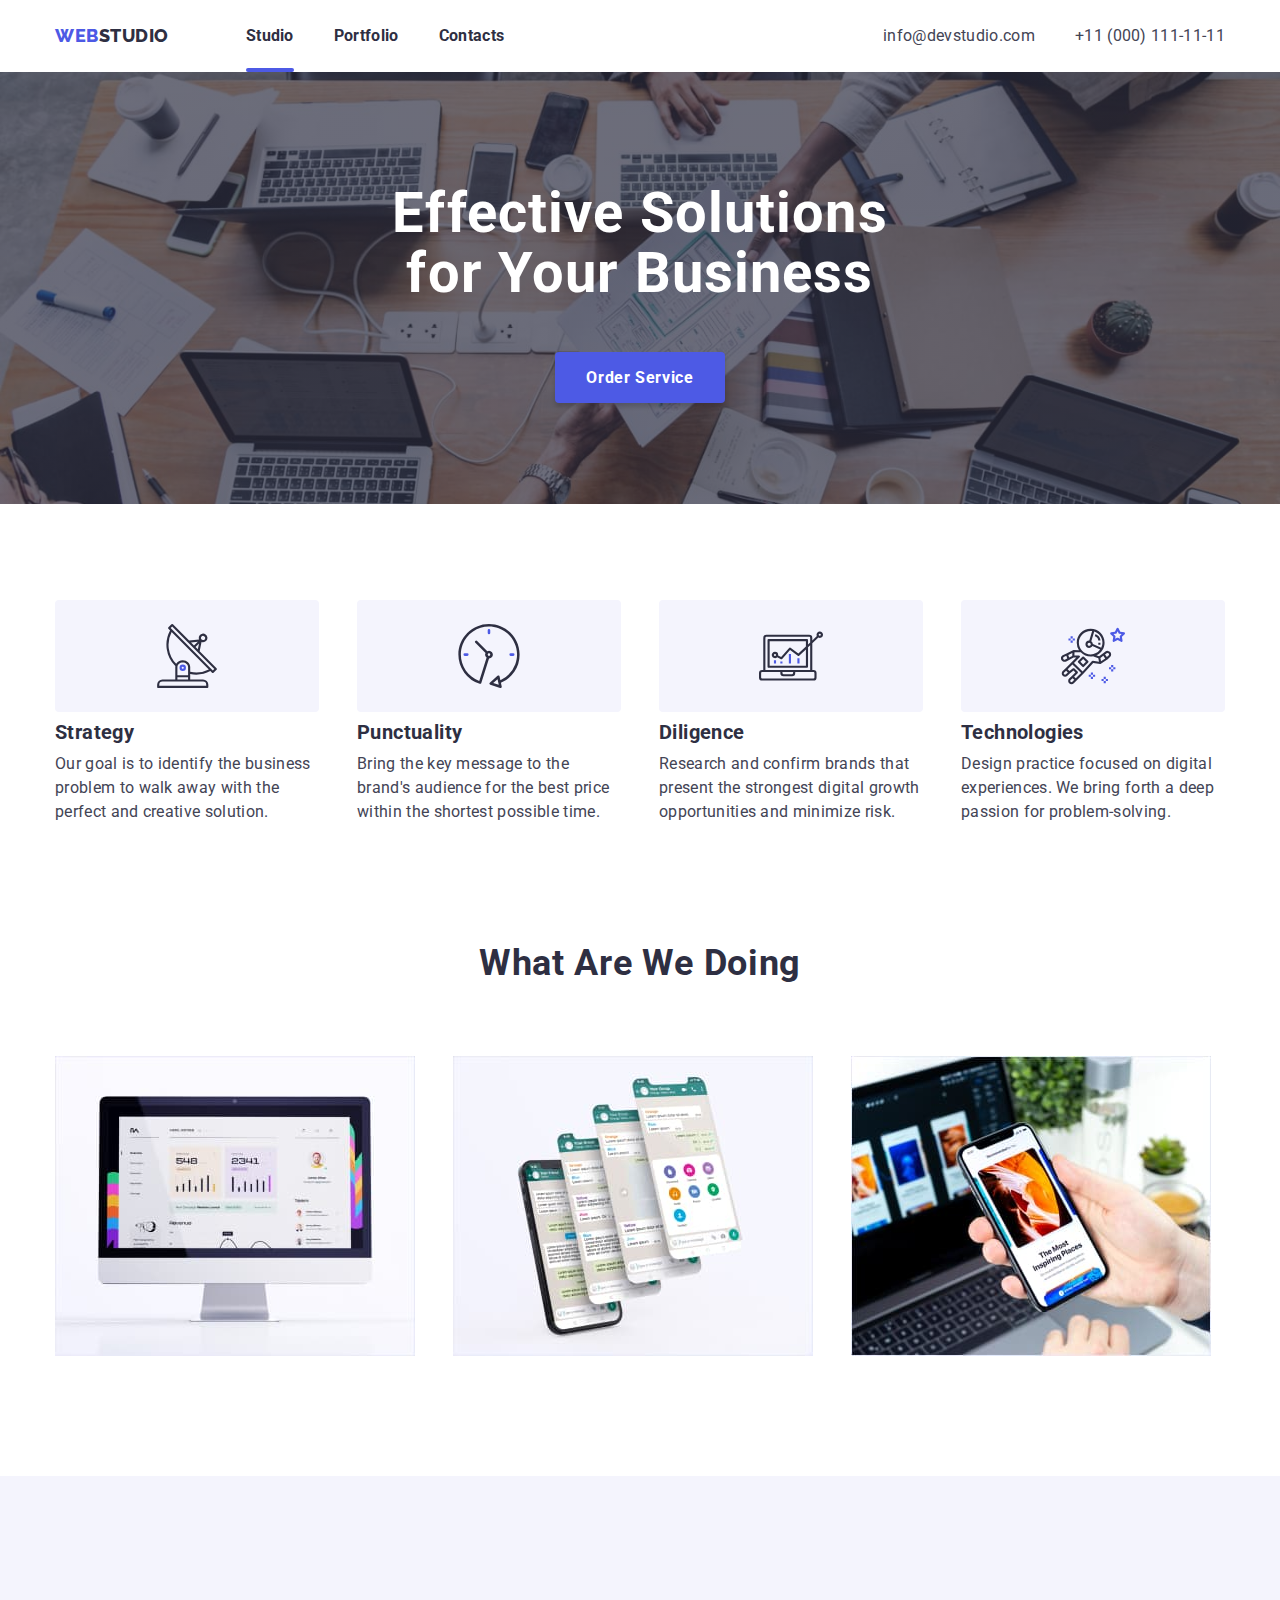
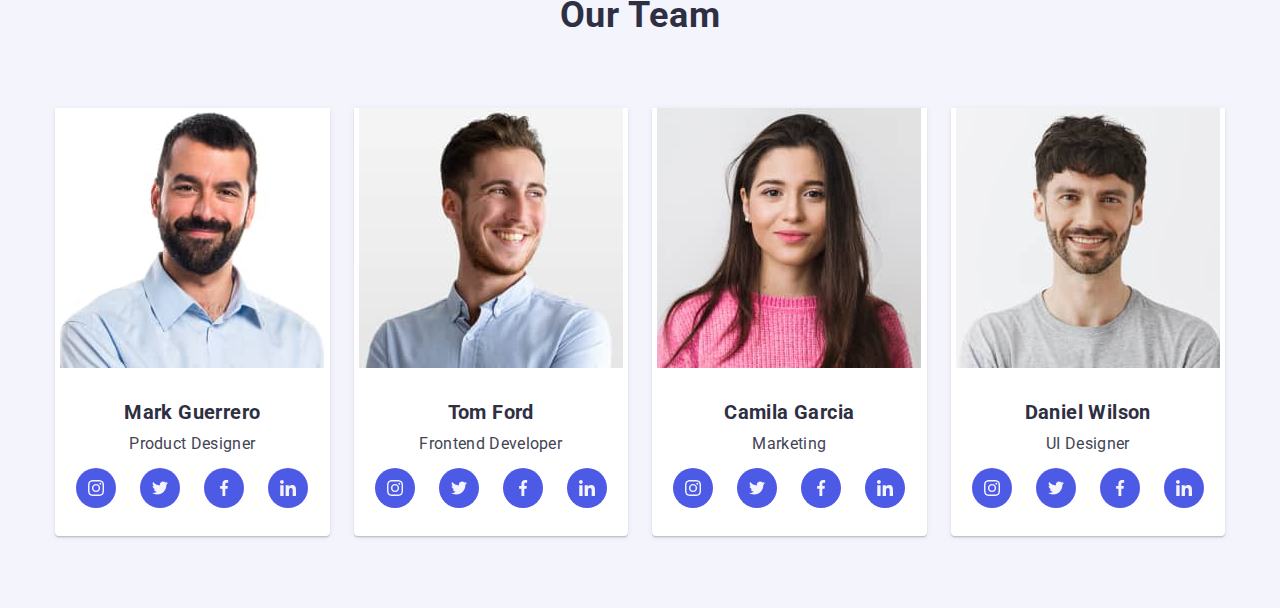
==== commit 29a93230: "робота просувається" ====
--- a/index.html
+++ b/index.html
@@ -147,17 +147,16 @@
             Order Service
           </button>
         </div>
-      </section> -->
+      </section>
 
       <!--секція друга - основні переваги-->
-
-      <!-- <section class="box-space">
+       <section class="box-space">
         <h2 class="visually-hidden">List of benefits</h2>
         <ul class="list container elements-place">
           <li class="place-of-space">
             <div class="second-list">
               <svg class="element-of-dicoration">
-                <use
+                <use class="svg-none"
                   href="./images/sprite.svg#icon-antenna"
                   width="64px"
                   height="64px"
@@ -173,7 +172,7 @@
           <li class="place-of-space">
             <div class="second-list">
               <svg class="element-of-dicoration">
-                <use
+                <use class="svg-none"
                   href="./images/sprite.svg#icon-clock"
                   width="64px"
                   height="64px"
@@ -189,7 +188,7 @@
           <li class="place-of-space">
             <div class="second-list">
               <svg class="element-of-dicoration">
-                <use
+                <use class="svg-none"
                   href="./images/sprite.svg#icon-diagram"
                   width="64px"
                   height="64px"
@@ -205,7 +204,7 @@
           <li class="place-of-space">
             <div class="second-list">
               <svg class="element-of-dicoration">
-                <use
+                <use class="svg-none"
                   href="./images/sprite.svg#icon-astronaut"
                   width="64px"
                   height="64px"
@@ -219,30 +218,33 @@
             </p>
           </li>
         </ul>
-      </section> -->
+      </section>
 
       <!--cекція третя - що ми робимо-->
 
-      <!-- <section class="space">
+     <section class="space">
         <div class="container">
           <h2 class="subtitle">What are we doing</h2>
           <ul class="list work-list">
             <li class="work-list-item">
-              <img
+              <img class="foto-is-dispare"
+              srcset="./images/monitor-1x.jpg 1x, ./images/monitor@2x.jpg 2x"
                 src="./images/rectangle1.jpg"
                 alt="computer monitor"
                 width="360"
               />
             </li>
             <li class="work-list-item">
-              <img
+              <img class="foto-is-dispare"
+              srcset="./images/mobila-1x.jpg 1x, ./images/mobila@2x.jpg 2x"
                 src="./images/rectangle2.jpg"
                 alt="selfone display"
                 width="360"
               />
             </li>
             <li class="work-list-item">
-              <img
+              <img class="foto-is-dispare"
+              srcset="./images/together-1x.jpg 1x, ./images/together@2x.jpg 2x"
                 src="./images/rectangle3.jpg"
                 alt="selfone and computer together"
                 width="360"
@@ -250,16 +252,16 @@
             </li>
           </ul>
         </div>
-      </section> -->
+      </section>
 
       <!--секція четверта - наша команда-->
 
-      <!-- <section class="back-ceil box-space">
+     <section class="back-ceil box-space">
         <div class="container">
           <h2 class="subtitle">Our Team</h2>
           <ul class="list data-team">
             <li class="back-pictures-phone">
-              <img
+              <img class="image-distance"
                 src="./images/img.jpg"
                 alt="a man with a thick beard"
                 width="264"
@@ -300,7 +302,7 @@
               </div>
             </li>
             <li class="back-pictures-phone">
-              <img
+              <img class="image-distance"
                 src="./images/img-1.jpg"
                 alt="a man with a flowing beard"
                 width="264"
@@ -341,7 +343,7 @@
               </div>
             </li>
             <li class="back-pictures-phone">
-              <img src="./images/img-2.jpg" alt="pretty girl" width="264" />
+              <img class="image-distance" src="./images/img-2.jpg" alt="pretty girl" width="264" />
               <div class="image-descriptions">
                 <h3 class="sub-subtitle">Camila Garcia</h3>
                 <p class="text-describ">Marketing</p>
@@ -378,7 +380,7 @@
               </div>
             </li>
             <li class="back-pictures-phone">
-              <img
+              <img class="image-distance"
                 src="./images/img-3.jpg"
                 alt="a man with long hair and a short beard"
                 width="264"
@@ -420,7 +422,7 @@
             </li>
           </ul>
         </div>
-      </section> -->
+      </section>
 
       <!-- <section class="cards-collection">
         <div class="container div-box-pad">
--- a/css/styles.css
+++ b/css/styles.css
@@ -59,16 +59,12 @@
 .container {
   padding-left: 15px;
   padding-right: 15px;
-}
-@media screen and (min-width: 320px) {
+  margin-left: auto;
+  margin-right: auto;
+}
+@media screen and (min-width: 428px) {
   .container {
     width: 428px;
-    max-width: 767px;
-    width: 100%;
-    margin-left: auto;
-    margin-right: auto;
-
-    /* background-color: var(--color-secondary); */
   }
 }
 
@@ -80,7 +76,7 @@
 
 @media screen and (min-width: 1200px) {
   .container {
-    min-width: 1200px;
+    width: 1200px;
   }
 }
 
@@ -359,14 +355,32 @@
 
     background-color: var(--primary-brand);
   }
+  .elements-place {
+    display: block;
+  }
+  .second-list,
+  .element-of-dicoration,
+  .svg-none {
+    display: none;
+  }
+  .place-of-space {
+    margin-bottom: 96px;
+  }
+  .place-of-space:not(:last-child) {
+    margin-bottom: 72px;
+  }
+  .box-social-link {
+    display: block;
+  }
 }
 /* -----кінець унікальним стилям для мобільних девайсів------- */
+
+/* =====Стилі від мобіли до ПК====== */
 
 /* ----- секція герой -------- */
 @media screen and (min-width: 320px) {
   .hero-style {
     height: 432px;
-    max-width: 767px;
     margin-left: auto;
     margin-right: auto;
     padding-top: 112px;
@@ -378,9 +392,8 @@
       url(../images/people-bg.jpg);
     background-size: 428px 432px;
     background-repeat: no-repeat;
-    background-size: cover;
-  }
-  @media (min-device-pixel-ratio: 2),
+  }
+  @media screen and (min-device-pixel-ratio: 2),
     (-webkit-min-device-pixel-ratio: 2),
     (min-resolution: 192dpi),
     (min-resolution: 2dppx) {
@@ -391,7 +404,7 @@
         ),
         url(../images/people-bg@2x.jpg);
       background-repeat: no-repeat;
-      background-size: cover;
+      background-size: 428px 432px;
     }
   }
 
@@ -416,7 +429,7 @@
     display: block;
     min-width: 170px;
     margin-top: 48px;
-   
+
     padding-top: 16px;
     padding-right: 10px;
     padding-bottom: 16px;
@@ -429,7 +442,7 @@
     margin-right: auto;
     align-items: center;
     cursor: pointer;
-  
+
     font-family: inherit;
     font-weight: 700;
     font-size: 16px;
@@ -448,25 +461,51 @@
     background: #404bbf;
     box-shadow: 0px 4px 4px rgba(0, 0, 0, 0.15);
   }
-}
-
-/* ----- /секція герой -------- */
-/* ------оформлення секції герой ----------*/
-/* .hero-style {
-  max-width: 1440px;
+
+  /* ----- /секція герой -------- */
+
+  /* ------секція друга основні переваги----- */
+  .subhead {
+    margin-bottom: 8px;
+    text-align: center;
+    font-weight: 700;
+    font-size: 36px;
+    line-height: 1.11;
+    letter-spacing: 0.02em;
+  }
+
+  .main-content {
+    font-weight: 500;
+    letter-spacing: 0.02em;
+    font-size: 16px;
+    line-height: 1.5;
+    color: var(--main-color-text);
+  }
+  .box-space {
+    padding-top: 96px;
+  }
+  .image-distance {
+    margin-left: auto;
+    margin-right: auto;
+  }
+  .back-pictures-phone {
+    width: 260px;
+    height: 428px;
+    margin-left: auto;
+    margin-right: auto;
+  }
+  .back-pictures-phone:not(:last-child) {
+    margin-bottom: 72px;
+  }
+  
+  /* ------/секція друга основні переваги----- */
+
  
-  padding-top: 192px;
-  padding-bottom: 192px;
-  
-    url(../images/people-office.jpg);
-  background-size: cover;
-  text-align: center;
-}
-
-
-
-
-  /* ------/оформлення секції герой ----------*/
+
+}
+
+/* =====Стилі від мобіли до ПК====== */
+
 /* ========== /МОБІЛЬНА ВЕРСІЯ ======= */
 
 /* ================Планшетна версія=========== */
@@ -491,18 +530,16 @@
   }
 
   .hero-style {
-    width: 768px;
-    height: 436px;
-
     background-image: linear-gradient(
         rgba(46, 47, 66, 0.7),
         rgba(46, 47, 66, 0.7)
       ),
       url(../images/dark-bg-tablet.jpg);
     background-size: 768px 436px;
-  }
-
-  @media (min-device-pixel-ratio: 2),
+    background-size: cover;
+  }
+
+  @media screen and (min-device-pixel-ratio: 2),
     (-webkit-min-device-pixel-ratio: 2),
     (min-resolution: 192dpi),
     (min-resolution: 2dppx) {
@@ -520,92 +557,186 @@
     width: 496px;
     line-height: 1.07;
   }
-}
-
+  .elements-place {
+    display: flex;
+    justify-content: space-between;
+    flex-wrap: wrap;
+  }
+  .subhead {
+    text-align: left;
+  }
+  .main-content {
+    width: 356px;
+  }
+
+  .data-team {
+    display: flex;
+    gap: 24px;
+  }
+
+
+}
 /* ================/Планшетна версія=========== */
+
+/* -----тільки для планшета---- */
+
+@media screen and (min-width: 768px) and (max-width: 1199px) {
+  .data-team {
+    display: flex;
+    flex-wrap: wrap;
+   justify-content: center;
+   
+  }
+
+  .back-pictures-phone {
+    margin: 0;
+    margin-bottom: 64px;
+  }
+  
+}
+/* -----/тільки для планшета---- */
+/* ---- Eлементи мобільної і планшетної версії--- */
+
+@media screen and (max-width: 1199px) {
+  .second-list,
+  .element-of-dicoration,
+  .svg-none,
+  .space,
+  .work-list,
+  .work-list-item,
+  .foto-is-dispare {
+    display: none;
+  }
+
+  .subhead {
+    margin-bottom: 8px;
+    font-weight: 700;
+    font-size: 36px;
+    line-height: 1.11;
+    letter-spacing: 0.02em;
+  }
+  .main-content {
+    font-weight: 500;
+    letter-spacing: 0.02em;
+    font-size: 16px;
+    line-height: 1.5;
+    color: var(--main-color-text);
+  }
+}
+/* ----/Приховані елементи мобільної і плпншетної версії--- */
+
+/* =====Десктопна версія======== */
+/* ------шапка і секція герой----- */
 
 @media screen and (min-width: 1200px) {
   .text-top {
     display: flex;
     font-size: 16px;
     line-height: 1.5;
-  }
+    letter-spacing: 0.02em;
+  }
+
   .list-distance {
     margin-left: 40px;
   }
-}
-
-/*  -------секція друга - основні переваги-------------*/
-.second-list {
-  display: flex;
-  justify-content: center;
-  align-items: center;
-  width: 264px;
-  height: 112px;
-  margin-bottom: 8px;
-
-  padding: 24px 100px;
-  background: #f4f4fd;
-  border-radius: 4px;
-}
-.elements-place {
-  display: flex;
-  justify-content: space-between;
-}
-
-.place-of-space:not(:last-child) {
-  margin-right: 24px;
-  flex-basis: calc((100% - 72px) / 4);
-  min-width: 264px;
-}
-.element-of-dicoration {
-  width: 64px;
-  height: 64px;
-}
-
-.subhead {
-  margin-bottom: 8px;
-  font-weight: 700;
-  font-size: 20px;
-  line-height: 1.2;
-  letter-spacing: 0.02em;
-}
-.main-content {
-  letter-spacing: 0.02em;
-  font-size: 16px;
-  line-height: 1.5;
-  color: var(--main-color-text);
-}
-
+
+  .hero-style {
+    background-image: linear-gradient(
+        rgba(46, 47, 66, 0.7),
+        rgba(46, 47, 66, 0.7)
+      ),
+      url(../images/people-office1x.jpg);
+    background-size: cover;
+  }
+
+  @media screen and (min-device-pixel-ratio: 2),
+    (-webkit-min-device-pixel-ratio: 2),
+    (min-resolution: 192dpi),
+    (min-resolution: 2dppx) {
+    .hero-style {
+      background-image: linear-gradient(
+          rgba(46, 47, 66, 0.7),
+          rgba(46, 47, 66, 0.7)
+        ),
+        url(../images/people-office@2x.jpg);
+    }
+  }
+
+  /*---- секція друга основні переваги---- */
+  .main-content {
+    width: 264px;
+    font-weight: 400;
+  }
+  .second-list {
+    display: flex;
+    justify-content: center;
+    align-items: center;
+    width: 264px;
+    height: 112px;
+    margin-bottom: 8px;
+
+    padding: 24px 100px;
+    background: #f4f4fd;
+    border-radius: 4px;
+  }
+
+  .place-of-space:not(:last-child) {
+    margin-right: 24px;
+    flex-basis: calc((100% - 72px) / 4);
+    min-width: 264px;
+  }
+  .element-of-dicoration {
+    width: 64px;
+    height: 64px;
+  }
+
+  .subhead {
+    margin-bottom: 8px;
+    font-weight: 700;
+    font-size: 20px;
+    line-height: 1.2;
+    letter-spacing: 0.02em;
+  }
+  .back-ceil {
+    padding-top: 120px;
+  }
+
+
+}
 /*  --------/секція друга - основні переваги-------------*/
 
+/* =====/Десктопна версія======== */
+
 /* ----------cекція третя - що ми робимо-------------- */
-.box-space {
-  padding-bottom: 120px;
-  padding-top: 120px;
-}
-.subtitle {
-  font-weight: 700;
-  font-size: 36px;
-  line-height: 1.11;
-  text-align: center;
-  letter-spacing: 0.02em;
-  text-transform: capitalize;
-  margin-bottom: 72px;
-}
-.work-list {
-  display: flex;
-  gap: 24px;
-}
-.work-list-item {
-  flex-basis: calc((100% - 48px) / 3);
-}
+
+
+  .space {
+    margin-top: 120px;
+    padding-bottom: 120px;
+  }
+  .subtitle {
+    font-weight: 700;
+    font-size: 36px;
+    line-height: 1.11;
+    text-align: center;
+    letter-spacing: 0.02em;
+    text-transform: capitalize;
+    margin-bottom: 72px;
+  }
+
+  .work-list {
+    display: flex;
+    gap: 24px;
+  }
+
+  .work-list-item {
+    flex-basis: calc((100% - 48px) / 3);
+  }
+
 /* --------/cекція третя - що ми робимо-------------- */
 
 /*--------секція четверта - наша команда-----------*/
-.space {
-  padding-bottom: 120px;
-}
+
 .image-descriptions {
   padding-top: 32px;
   padding-bottom: 32px;
@@ -623,10 +754,8 @@
   background-color: var(--color-fon);
 }
 
-.data-team {
-  display: flex;
-  gap: 24px;
-}
+
+
 .back-pictures-phone {
   flex-basis: calc((100% - 72px) / 4);
   background-color: var(--color-secondary);
@@ -642,11 +771,13 @@
   letter-spacing: 0.02em;
   color: var(--main-color-text);
 }
+
 .box-social-link {
   display: flex;
   justify-content: center;
   gap: 24px;
 }
+
 
 .social-link-item {
   display: flex;
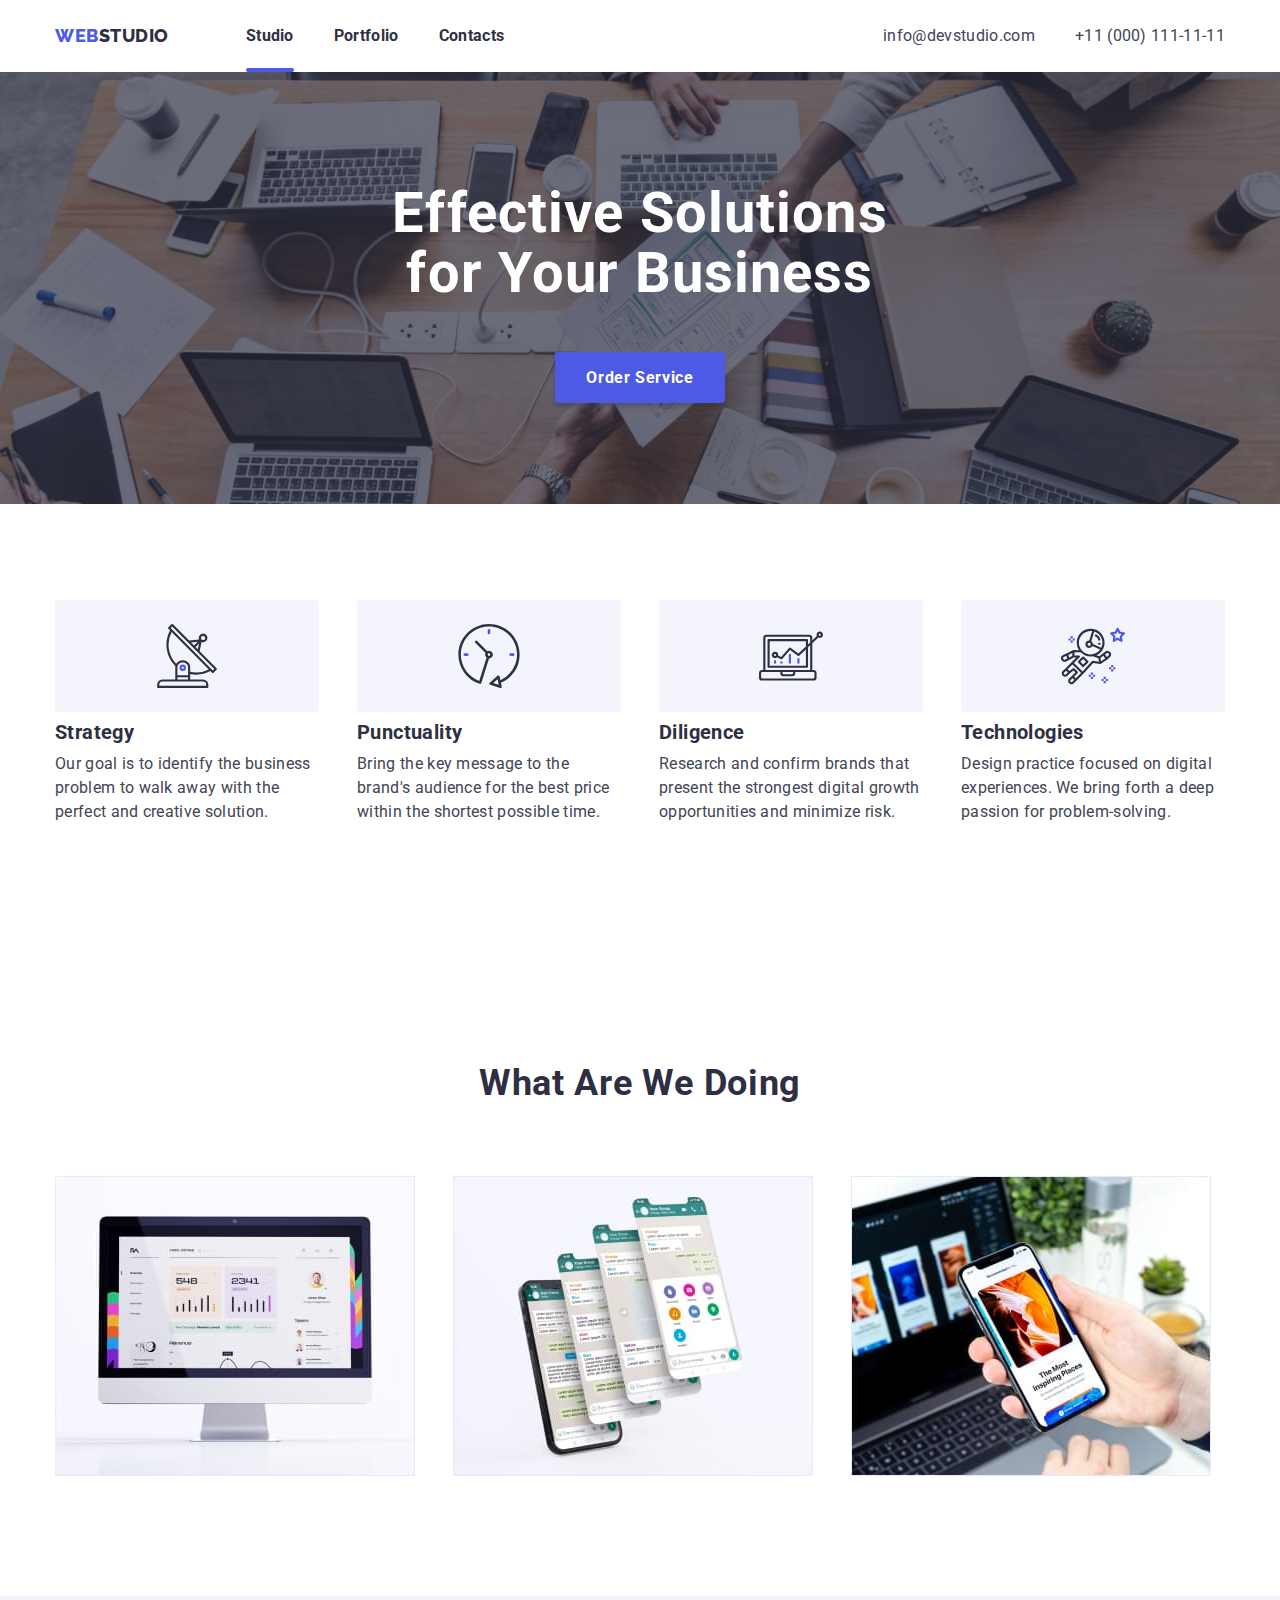
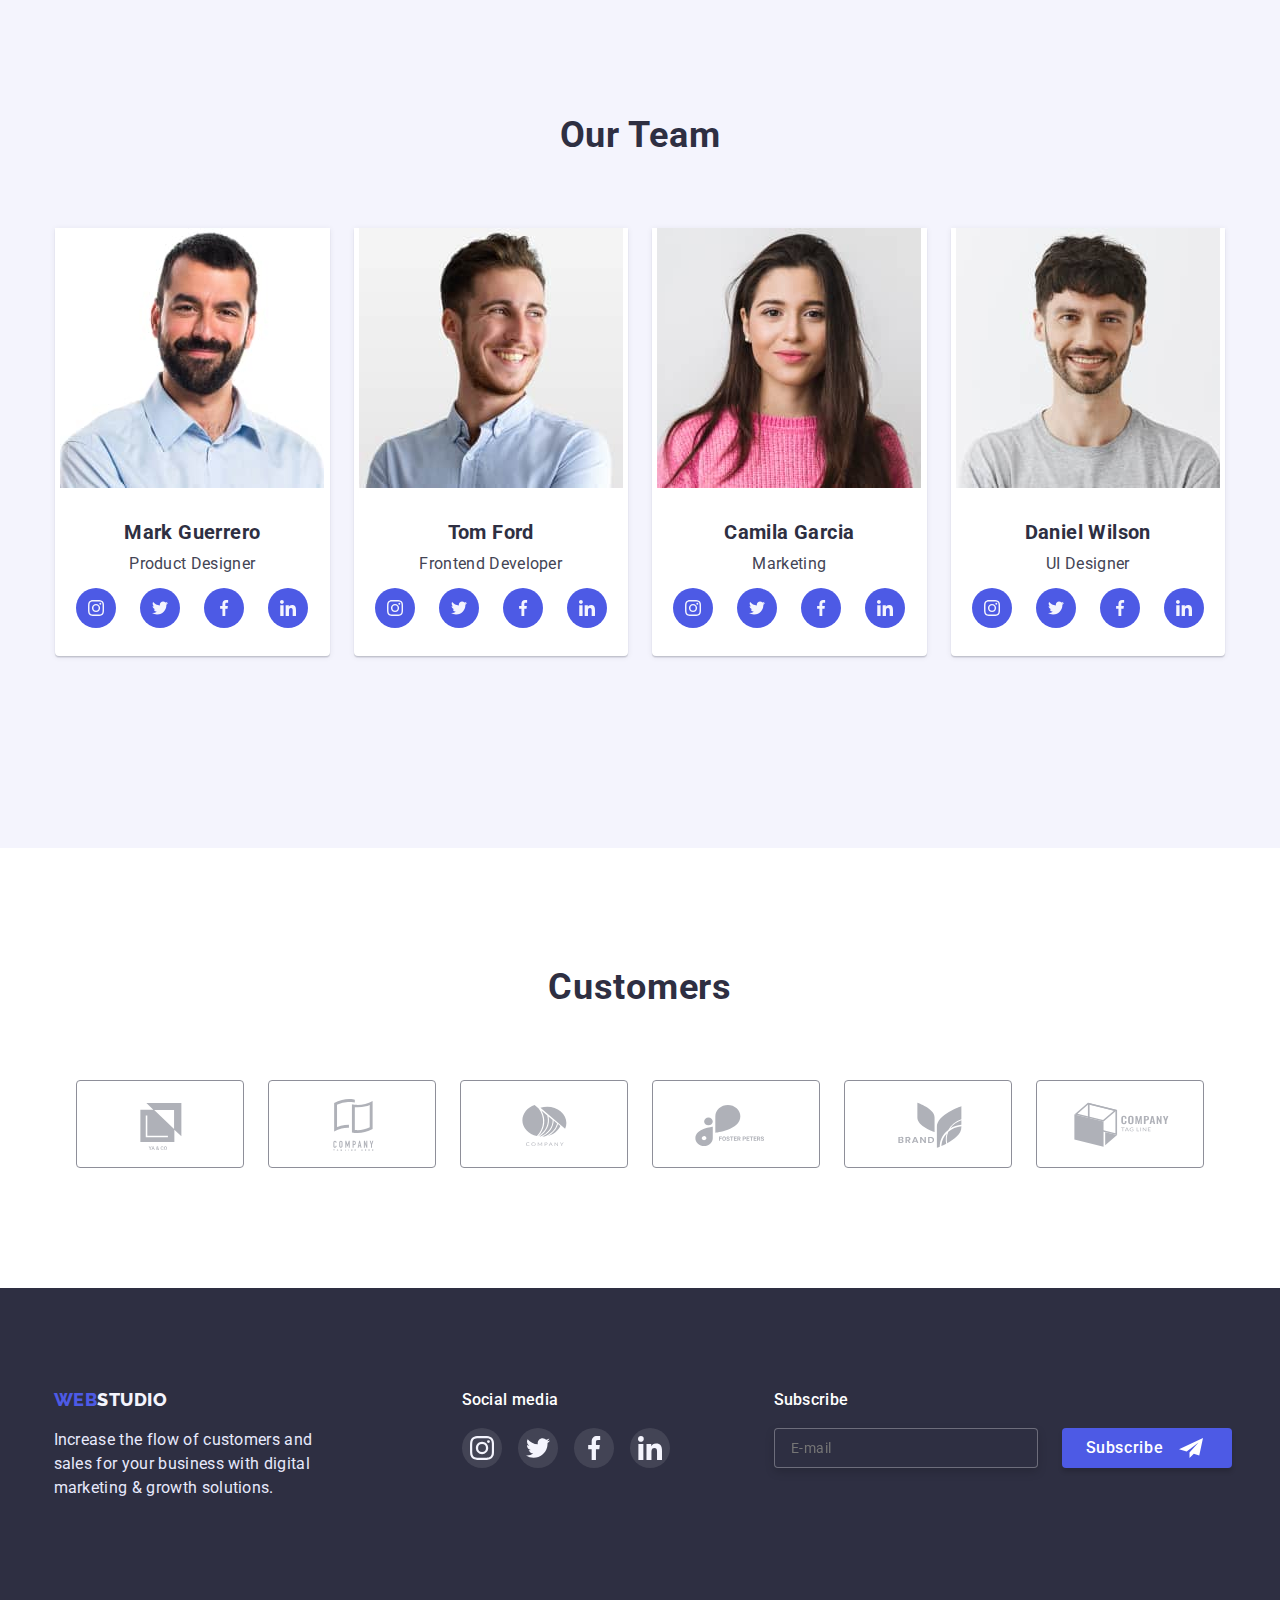
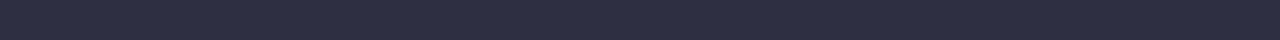
==== commit 4756ce03: "Сторінка студіо готова" ====
--- a/index.html
+++ b/index.html
@@ -68,19 +68,18 @@
       </div>
       <div class="mobile-menu" full-modal>
         <div class="container mobile-container">
-
           <button class="close-mobile-menu" type="button" click-modal-close>
             <svg class="style-mobile-button-menu" width="8px" height="8px">
               <use href="./images/sprite.svg#icon-close"></use>
             </svg>
           </button>
-          
+
           <ul class="mobile-page-list list">
             <li class="mobile-link-space">
-              <a class="mobile-page-items decor" href="#">Studio</a>
+              <a class="mobile-page-items decor" href="">Studio</a>
             </li>
             <li class="mobile-link-space">
-              <a class="mobile-page-items decor" href="#">Portfolio</a>
+              <a class="mobile-page-items decor" href="">Portfolio</a>
             </li>
             <li class="mobile-link-space">
               <a class="mobile-page-items decor" href="#">Contacts</a>
@@ -89,14 +88,18 @@
 
           <ul class="mobile-list-contacts list">
             <li class="mob-menu-items">
-              <a class="mob-tel-style"
+              <a
+                class="mob-tel-style"
                 href="tel:+11(000)111-11-11"
                 class="decor"
                 >+11 (000) 111-11-11</a
               >
             </li>
             <li class="mob-menu-items">
-              <a class="mail-mobile-menu" href="mailto:info@devstudio.com" class="decor "
+              <a
+                class="mail-mobile-menu"
+                href="mailto:info@devstudio.com"
+                class="decor"
                 >info@devstudio.com</a
               >
             </li>
@@ -133,13 +136,12 @@
             </li>
           </ul>
         </div>
-
       </div>
     </header>
 
     <main>
       <!--секція перша герой-->
-     <section class="hero-style">
+      <section class="hero-style">
         <div class="container hero-case">
           <h1 class="hero-title">Effective Solutions for Your Business</h1>
 
@@ -150,13 +152,14 @@
       </section>
 
       <!--секція друга - основні переваги-->
-       <section class="box-space">
+      <section class="box-space">
         <h2 class="visually-hidden">List of benefits</h2>
         <ul class="list container elements-place">
           <li class="place-of-space">
             <div class="second-list">
               <svg class="element-of-dicoration">
-                <use class="svg-none"
+                <use
+                  class="svg-none"
                   href="./images/sprite.svg#icon-antenna"
                   width="64px"
                   height="64px"
@@ -172,7 +175,8 @@
           <li class="place-of-space">
             <div class="second-list">
               <svg class="element-of-dicoration">
-                <use class="svg-none"
+                <use
+                  class="svg-none"
                   href="./images/sprite.svg#icon-clock"
                   width="64px"
                   height="64px"
@@ -188,7 +192,8 @@
           <li class="place-of-space">
             <div class="second-list">
               <svg class="element-of-dicoration">
-                <use class="svg-none"
+                <use
+                  class="svg-none"
                   href="./images/sprite.svg#icon-diagram"
                   width="64px"
                   height="64px"
@@ -204,7 +209,8 @@
           <li class="place-of-space">
             <div class="second-list">
               <svg class="element-of-dicoration">
-                <use class="svg-none"
+                <use
+                  class="svg-none"
                   href="./images/sprite.svg#icon-astronaut"
                   width="64px"
                   height="64px"
@@ -222,29 +228,35 @@
 
       <!--cекція третя - що ми робимо-->
 
-     <section class="space">
+      <section class="space">
         <div class="container">
           <h2 class="subtitle">What are we doing</h2>
           <ul class="list work-list">
             <li class="work-list-item">
-              <img class="foto-is-dispare"
-              srcset="./images/monitor-1x.jpg 1x, ./images/monitor@2x.jpg 2x"
+              <img
+                class="foto-is-dispare"
+                srcset="./images/monitor-1x.jpg 1x, ./images/monitor@2x.jpg 2x"
                 src="./images/rectangle1.jpg"
                 alt="computer monitor"
                 width="360"
               />
             </li>
             <li class="work-list-item">
-              <img class="foto-is-dispare"
-              srcset="./images/mobila-1x.jpg 1x, ./images/mobila@2x.jpg 2x"
+              <img
+                class="foto-is-dispare"
+                srcset="./images/mobila-1x.jpg 1x, ./images/mobila@2x.jpg 2x"
                 src="./images/rectangle2.jpg"
                 alt="selfone display"
                 width="360"
               />
             </li>
             <li class="work-list-item">
-              <img class="foto-is-dispare"
-              srcset="./images/together-1x.jpg 1x, ./images/together@2x.jpg 2x"
+              <img
+                class="foto-is-dispare"
+                srcset="
+                  ./images/together-1x.jpg 1x,
+                  ./images/together@2x.jpg 2x
+                "
                 src="./images/rectangle3.jpg"
                 alt="selfone and computer together"
                 width="360"
@@ -256,12 +268,13 @@
 
       <!--секція четверта - наша команда-->
 
-     <section class="back-ceil box-space">
+      <section class="back-ceil box-space">
         <div class="container">
           <h2 class="subtitle">Our Team</h2>
           <ul class="list data-team">
             <li class="back-pictures-phone">
-              <img class="image-distance"
+              <img
+                class="image-distance"
                 src="./images/img.jpg"
                 alt="a man with a thick beard"
                 width="264"
@@ -302,7 +315,8 @@
               </div>
             </li>
             <li class="back-pictures-phone">
-              <img class="image-distance"
+              <img
+                class="image-distance"
                 src="./images/img-1.jpg"
                 alt="a man with a flowing beard"
                 width="264"
@@ -343,7 +357,12 @@
               </div>
             </li>
             <li class="back-pictures-phone">
-              <img class="image-distance" src="./images/img-2.jpg" alt="pretty girl" width="264" />
+              <img
+                class="image-distance"
+                src="./images/img-2.jpg"
+                alt="pretty girl"
+                width="264"
+              />
               <div class="image-descriptions">
                 <h3 class="sub-subtitle">Camila Garcia</h3>
                 <p class="text-describ">Marketing</p>
@@ -380,7 +399,8 @@
               </div>
             </li>
             <li class="back-pictures-phone">
-              <img class="image-distance"
+              <img
+                class="image-distance"
                 src="./images/img-3.jpg"
                 alt="a man with long hair and a short beard"
                 width="264"
@@ -424,7 +444,7 @@
         </div>
       </section>
 
-      <!-- <section class="cards-collection">
+      <section class="cards-collection">
         <div class="container div-box-pad">
           <h2 class="subtitle">Customers</h2>
           <ul class="icon-book list">
@@ -472,10 +492,10 @@
             </li>
           </ul>
         </div>
-      </section> -->
+      </section>
     </main>
 
-    <!-- <footer class="color-back-space">
+    <footer class="color-back-space">
       <div class="container main-div">
         <div class="main-footer">
           <a class="logo-studio decor second-logo-color" href="">
@@ -530,28 +550,28 @@
               placeholder="E-mail"
             />
           </label>
-          
-          <button class="button-send-mail buttons-style join-button" type="submit">
-              Subscribe
-              <svg class="svg-airplane">
-                <use href="./images/sprite.svg#icon-frame"></use>
-              </svg>
+
+          <button
+            class="button-send-mail buttons-style join-button"
+            type="submit"
+          >
+            Subscribe
+            <svg class="svg-airplane">
+              <use href="./images/sprite.svg#icon-frame"></use>
+            </svg>
           </button>
-          
         </form>
       </div>
-    </footer> -->
-
-    <!-- <div class="backdrop is-hidden" data-modal>
+    </footer>
+
+    <div class="backdrop is-hidden" data-modal>
       <div class="modal">
         <button data-modal-close type="button" class="close-modal">
           <svg class="position" width="8px" height="8px">
             <use href="./images/sprite.svg#icon-close"></use>
           </svg>
         </button>
-        <p class="action">
-          Leave your contacts and we will call you back
-        </p>
+        <p class="action">Leave your contacts and we will call you back</p>
 
         <form class="style-form">
           <div class="join-form-field">
@@ -630,8 +650,8 @@
           <button type="submit" class="button-send buttons-style">Send</button>
         </form>
       </div>
-    </div> -->
-<script src="./js/mobile-menu.js"></script>
+    </div>
+    <script src="./js/mobile-menu.js"></script>
     <script src="./js/modal.js"></script>
   </body>
 </html>
--- a/css/styles.css
+++ b/css/styles.css
@@ -393,6 +393,7 @@
     background-size: 428px 432px;
     background-repeat: no-repeat;
   }
+  
   @media screen and (min-device-pixel-ratio: 2),
     (-webkit-min-device-pixel-ratio: 2),
     (min-resolution: 192dpi),
@@ -462,9 +463,6 @@
     box-shadow: 0px 4px 4px rgba(0, 0, 0, 0.15);
   }
 
-  /* ----- /секція герой -------- */
-
-  /* ------секція друга основні переваги----- */
   .subhead {
     margin-bottom: 8px;
     text-align: center;
@@ -474,6 +472,23 @@
     letter-spacing: 0.02em;
   }
 
+  .box-space {
+    padding-top: 96px;
+    padding-bottom: 128px;
+  }
+  .image-distance {
+    margin-left: auto;
+    margin-right: auto;
+  }
+  .back-pictures-phone {
+    width: 260px;
+    height: 428px;
+    margin-left: auto;
+    margin-right: auto;
+  }
+  .back-pictures-phone:not(:last-child) {
+    margin-bottom: 72px;
+  }
   .main-content {
     font-weight: 500;
     letter-spacing: 0.02em;
@@ -481,28 +496,8 @@
     line-height: 1.5;
     color: var(--main-color-text);
   }
-  .box-space {
-    padding-top: 96px;
-  }
-  .image-distance {
-    margin-left: auto;
-    margin-right: auto;
-  }
-  .back-pictures-phone {
-    width: 260px;
-    height: 428px;
-    margin-left: auto;
-    margin-right: auto;
-  }
-  .back-pictures-phone:not(:last-child) {
-    margin-bottom: 72px;
-  }
-  
+}
   /* ------/секція друга основні переваги----- */
-
- 
-
-}
 
 /* =====Стилі від мобіли до ПК====== */
 
@@ -561,6 +556,7 @@
     display: flex;
     justify-content: space-between;
     flex-wrap: wrap;
+    row-gap: 72px;
   }
   .subhead {
     text-align: left;
@@ -573,8 +569,6 @@
     display: flex;
     gap: 24px;
   }
-
-
 }
 /* ================/Планшетна версія=========== */
 
@@ -584,15 +578,16 @@
   .data-team {
     display: flex;
     flex-wrap: wrap;
-   justify-content: center;
-   
+    justify-content: center;
   }
 
   .back-pictures-phone {
     margin: 0;
     margin-bottom: 64px;
   }
-  
+  .box-space {
+    padding-bottom: 104px;
+  }
 }
 /* -----/тільки для планшета---- */
 /* ---- Eлементи мобільної і планшетної версії--- */
@@ -700,8 +695,9 @@
   .back-ceil {
     padding-top: 120px;
   }
-
-
+  .box-space {
+    padding-bottom: 120px;
+  }
 }
 /*  --------/секція друга - основні переваги-------------*/
 
@@ -709,29 +705,28 @@
 
 /* ----------cекція третя - що ми робимо-------------- */
 
-
-  .space {
-    margin-top: 120px;
-    padding-bottom: 120px;
-  }
-  .subtitle {
-    font-weight: 700;
-    font-size: 36px;
-    line-height: 1.11;
-    text-align: center;
-    letter-spacing: 0.02em;
-    text-transform: capitalize;
-    margin-bottom: 72px;
-  }
-
-  .work-list {
-    display: flex;
-    gap: 24px;
-  }
-
-  .work-list-item {
-    flex-basis: calc((100% - 48px) / 3);
-  }
+.space {
+  margin-top: 120px;
+  padding-bottom: 120px;
+}
+.subtitle {
+  font-weight: 700;
+  font-size: 36px;
+  line-height: 1.11;
+  text-align: center;
+  letter-spacing: 0.02em;
+  text-transform: capitalize;
+  margin-bottom: 72px;
+}
+
+.work-list {
+  display: flex;
+  gap: 24px;
+}
+
+.work-list-item {
+  flex-basis: calc((100% - 48px) / 3);
+}
 
 /* --------/cекція третя - що ми робимо-------------- */
 
@@ -754,8 +749,6 @@
   background-color: var(--color-fon);
 }
 
-
-
 .back-pictures-phone {
   flex-basis: calc((100% - 72px) / 4);
   background-color: var(--color-secondary);
@@ -778,7 +771,6 @@
   gap: 24px;
 }
 
-
 .social-link-item {
   display: flex;
   justify-content: center;
@@ -797,34 +789,65 @@
 
 /*--------/секція четверта - наша команда-----------*/
 /* ------додаткова секція з іконками посиланнями на компанії-------- */
-.cards-collection {
-  padding-bottom: 120px;
-}
-.icon-book {
-  display: flex;
-  justify-content: center;
-  align-items: center;
-  gap: 24px;
-}
-.icon-book-page {
-  flex-basis: calc((100%-120px) / 5);
-}
-.page-link {
-  display: flex;
-  justify-content: center;
-  align-items: center;
-  height: 88px;
-  color: #afb1b8;
-  border: 1px solid #8e8f99;
-  border-radius: 4px;
-  transition: color var(--trans-der-and-func), border var(--trans-der-and-func);
-}
-.page-link:hover,
-.page-link:focus {
-  color: var(--primary-brand);
-  border: 1px solid var(--primary-brand);
-  border-radius: 4px;
-}
+
+@media screen and (min-width: 320px) {
+  .cards-collection {
+    padding-top: 96px;
+    padding-bottom: 96px;
+  }
+
+  .icon-book-page {
+    flex-basis: calc((100%-120px) / 5);
+  }
+
+  .icon-book {
+    display: flex;
+    flex-wrap: wrap;
+    row-gap: 72px;
+    column-gap: 16px;
+  }
+
+  .page-link {
+    display: flex;
+    justify-content: center;
+    align-items: center;
+    width: 190px;
+    height: 88px;
+    color: #afb1b8;
+    border: 1px solid #8e8f99;
+    border-radius: 4px;
+    transition: color var(--trans-der-and-func),
+      border var(--trans-der-and-func);
+  }
+  .page-link:hover,
+  .page-link:focus {
+    color: var(--primary-brand);
+    border: 1px solid var(--primary-brand);
+    border-radius: 4px;
+  }
+}
+
+@media screen and (min-width: 768px) {
+  .page-link {
+    width: 168px;
+  }
+  .icon-book {
+    column-gap: 24px;
+    justify-content: center;
+    align-items: center;
+  }
+}
+@media screen and (min-width: 1200px) {
+  .icon-book {
+    flex-wrap: nowrap;
+  }
+
+  .cards-collection {
+    padding-top: 120px;
+    padding-bottom: 120px;
+  }
+}
+
 .page-image {
   width: 104px;
   height: 56px;
@@ -834,56 +857,106 @@
 .page-image {
   fill: currentColor;
 }
+
 /* ------/додаткова секція з іконками посиланнями на компанії-------- */
+
 /* -----------футер-------------- */
-.div-box-pad {
-  padding-top: 120px;
-}
-.color-back-space {
-  display: flex;
-  padding-top: 100px;
-  padding-bottom: 100px;
-  background-color: var(--universal-color);
-}
-.main-div {
-  display: flex;
-}
-.second-logo-color {
-  margin-right: 0;
-  padding-top: 0;
-  padding-bottom: 0;
-  align-items: baseline;
-  color: var(--color-fon);
-}
-
-.main-footer-text {
-  margin-top: 16px;
-  margin-right: 0;
-  font-size: 16px;
-  line-height: 1.5;
-  letter-spacing: 0.02em;
-  color: #e7e9fc;
-}
-
-.main-footer-text {
-  width: 264px;
-}
-.pacage-footer-link {
-  margin-left: 120px;
-  margin-right: 80px;
+
+@media screen and (min-width: 320px) {
+  .color-back-space {
+    display: block;
+    padding-top: 96px;
+    padding-bottom: 96px;
+    background-color: var(--universal-color);
+  }
+  .main-div {
+    display: block;
+  }
+
+  .main-footer {
+    margin-bottom: 72px;
+  }
+
+  .second-logo-color {
+    display: block;
+    margin-right: 0;
+    text-align: center;
+    padding: 0;
+    align-items: baseline;
+    color: var(--color-fon);
+  }
+
+  .main-footer-text {
+    margin-left: auto;
+    margin-right: auto;
+
+    width: 264px;
+    margin-top: 16px;
+    font-size: 16px;
+    line-height: 1.5;
+    letter-spacing: 0.02em;
+    color: #e7e9fc;
+  }
+
+  .pacage-footer-link {
+    display: block;
+    text-align: center;
+  }
+
+  .fotter-list {
+    display: flex;
+    gap: 16px;
+    justify-content: center;
+    margin-bottom: 72px;
+  }
+}
+
+@media screen and (min-width: 768px) {
+  .color-back-space {
+    display: flex;
+  }
+  .main-div {
+    display: flex;
+    flex-wrap: wrap;
+    gap: 24px;
+    padding-left: 108px;
+  }
+  .second-logo-color {
+    display: inline;
+  }
+  .pacage-footer-link {
+    text-align: left;
+  }
+}
+
+@media screen and (min-width: 1200px) {
+  .color-back-space {
+    padding-top: 100px;
+    padding-bottom: 100px;
+  }
+
+  .main-footer {
+    margin-bottom: 0;
+  }
+  .main-div {
+    flex-wrap: nowrap;
+    justify-content: center;
+    padding-left: 15px;
+  }
+
+  .pacage-footer-link {
+    margin-left: 120px;
+    margin-right: 80px;
+  }
 }
 
 .futer-subtitle {
   margin-bottom: 16px;
-  font-weight: 600;
+  font-weight: 500;
   font-size: 16px;
   line-height: 1.5;
   letter-spacing: 0.02em;
   color: #ffffff;
-}
-.fotter-list {
-  display: flex;
-  gap: 16px;
 }
 
 .list-li-link {
@@ -909,44 +982,64 @@
 }
 
 /* --------стилі форми футера---------- */
-.box-subscribe {
-  position: relative;
-  display: flex;
-  align-items: flex-end;
-  width: 453px;
-  height: 80px;
+@media screen and (min-width: 320px) {
+  .box-subscribe {
+    position: relative;
+    display: block;
+  }
+
+  .describ-subscrib {
+    text-align: center;
+    margin-bottom: 16px;
+    font-weight: 500;
+    font-size: 16px;
+    line-height: 1.5;
+    letter-spacing: 0.02em;
+    color: #ffffff;
+  }
+  .field-imput-mail {
+    max-width: 396px;
+    margin-bottom: 16px;
+    height: 40px;
+    padding: 8px 16px;
+
+    font-weight: 400;
+    font-size: 14px;
+    line-height: 2;
+    letter-spacing: 0.04em;
+
+    outline: none;
+    color: rgba(255, 255, 255, 0.6);
+    background-color: var(--universal-color);
+    border: 1px solid rgba(255, 255, 255, 0.3);
+    filter: drop-shadow(0px 4px 4px rgba(0, 0, 0, 0.15));
+    border-radius: 4px;
+  }
+}
+
+@media screen and (min-width: 768px) {
+  .box-subscribe {
+    display: flex;
+    gap: 24px;
+    align-items: flex-end;
+    width: 453px;
+    height: 80px;
+  }
+
+  .describ-subscrib {
+    text-align: left;
+  }
+  .field-imput-mail {
+    width: 264px;
+    margin-bottom: 0;
+  }
 }
 
 .input-mail-fotter {
   display: flex;
   flex-direction: column;
-  margin-right: 24px;
-}
-.describ-subscrib {
-  margin-bottom: 16px;
-  font-weight: 500;
-  font-size: 16px;
-  line-height: 1.5;
-  letter-spacing: 0.02em;
-  color: #ffffff;
-}
-.field-imput-mail {
-  width: 264px;
-  height: 40px;
-  padding: 8px 16px;
-
-  font-weight: 400;
-  font-size: 14px;
-  line-height: 2;
-  letter-spacing: 0.04em;
-
-  outline: none;
-  color: rgba(255, 255, 255, 0.6);
-  background-color: var(--universal-color);
-  border: 1px solid rgba(255, 255, 255, 0.3);
-  filter: drop-shadow(0px 4px 4px rgba(0, 0, 0, 0.15));
-  border-radius: 4px;
-}
+}
+
 .join-button {
   right: 0;
   bottom: 0;
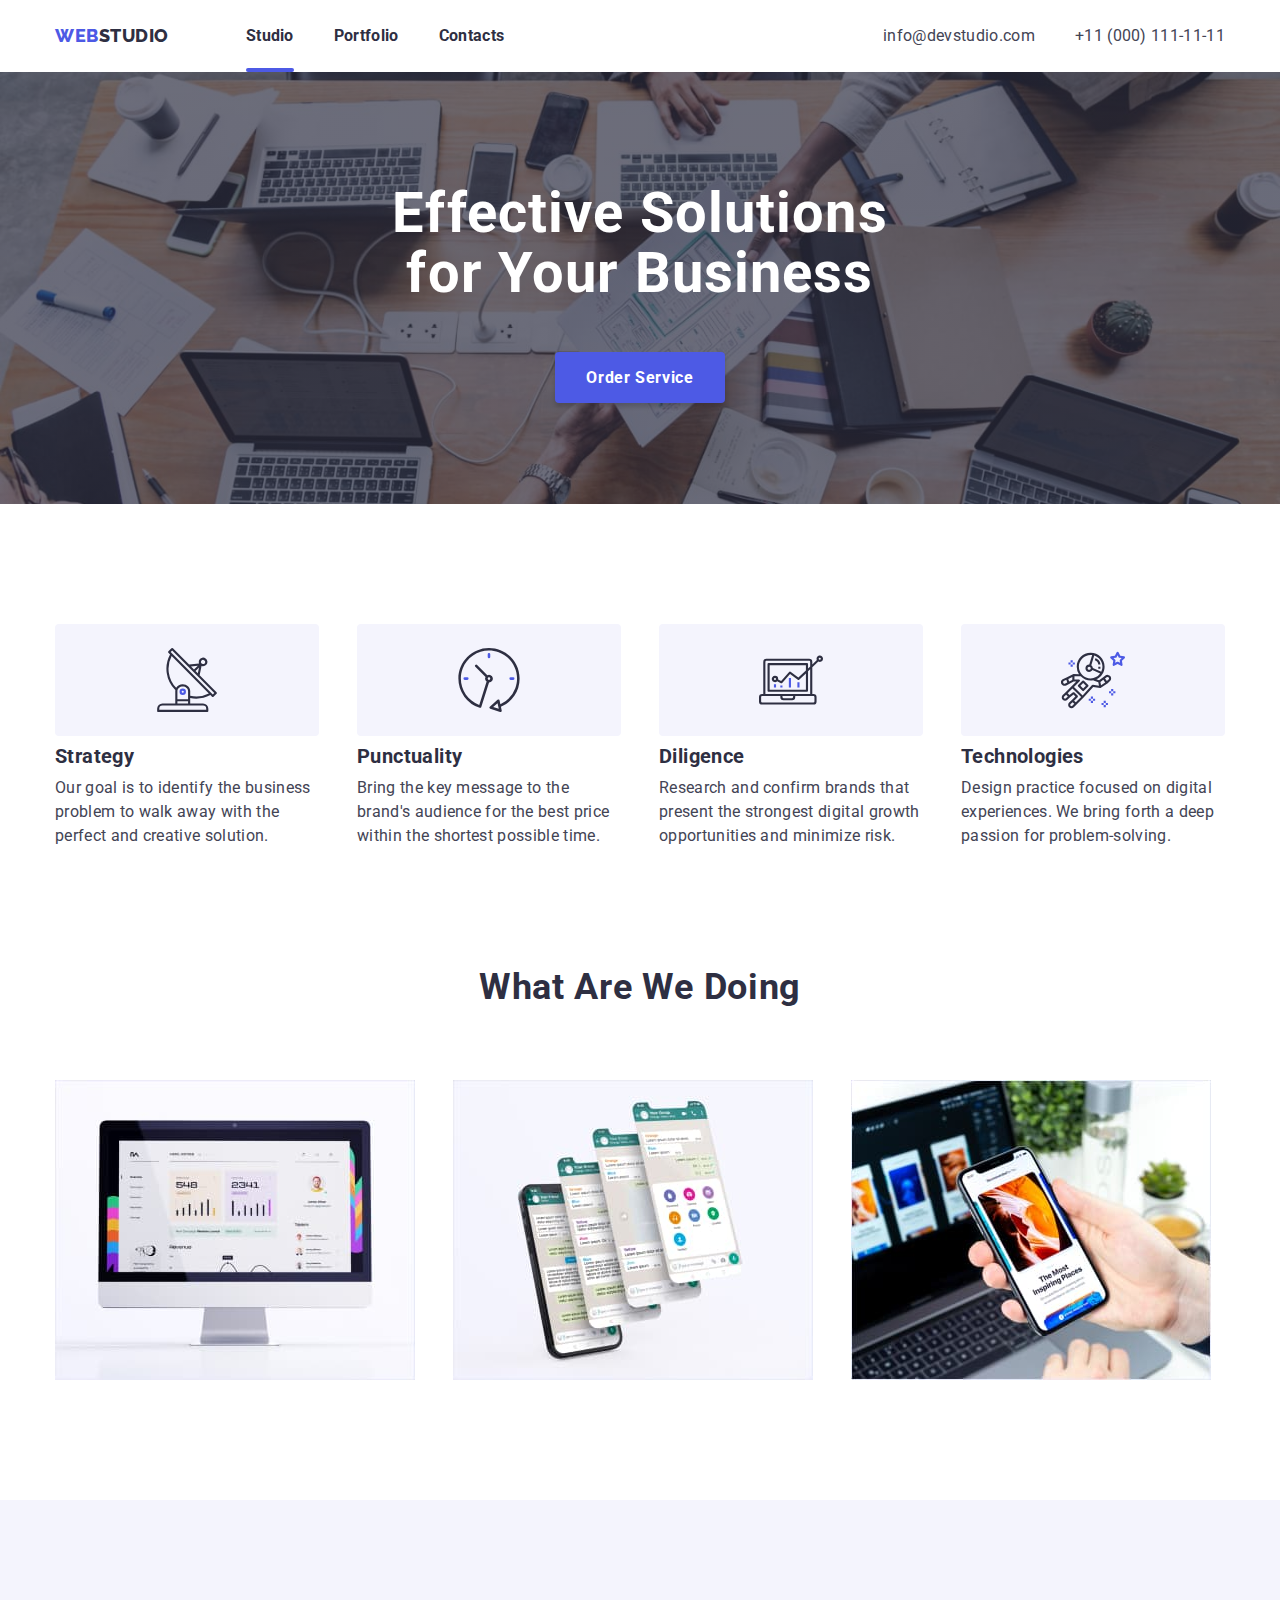
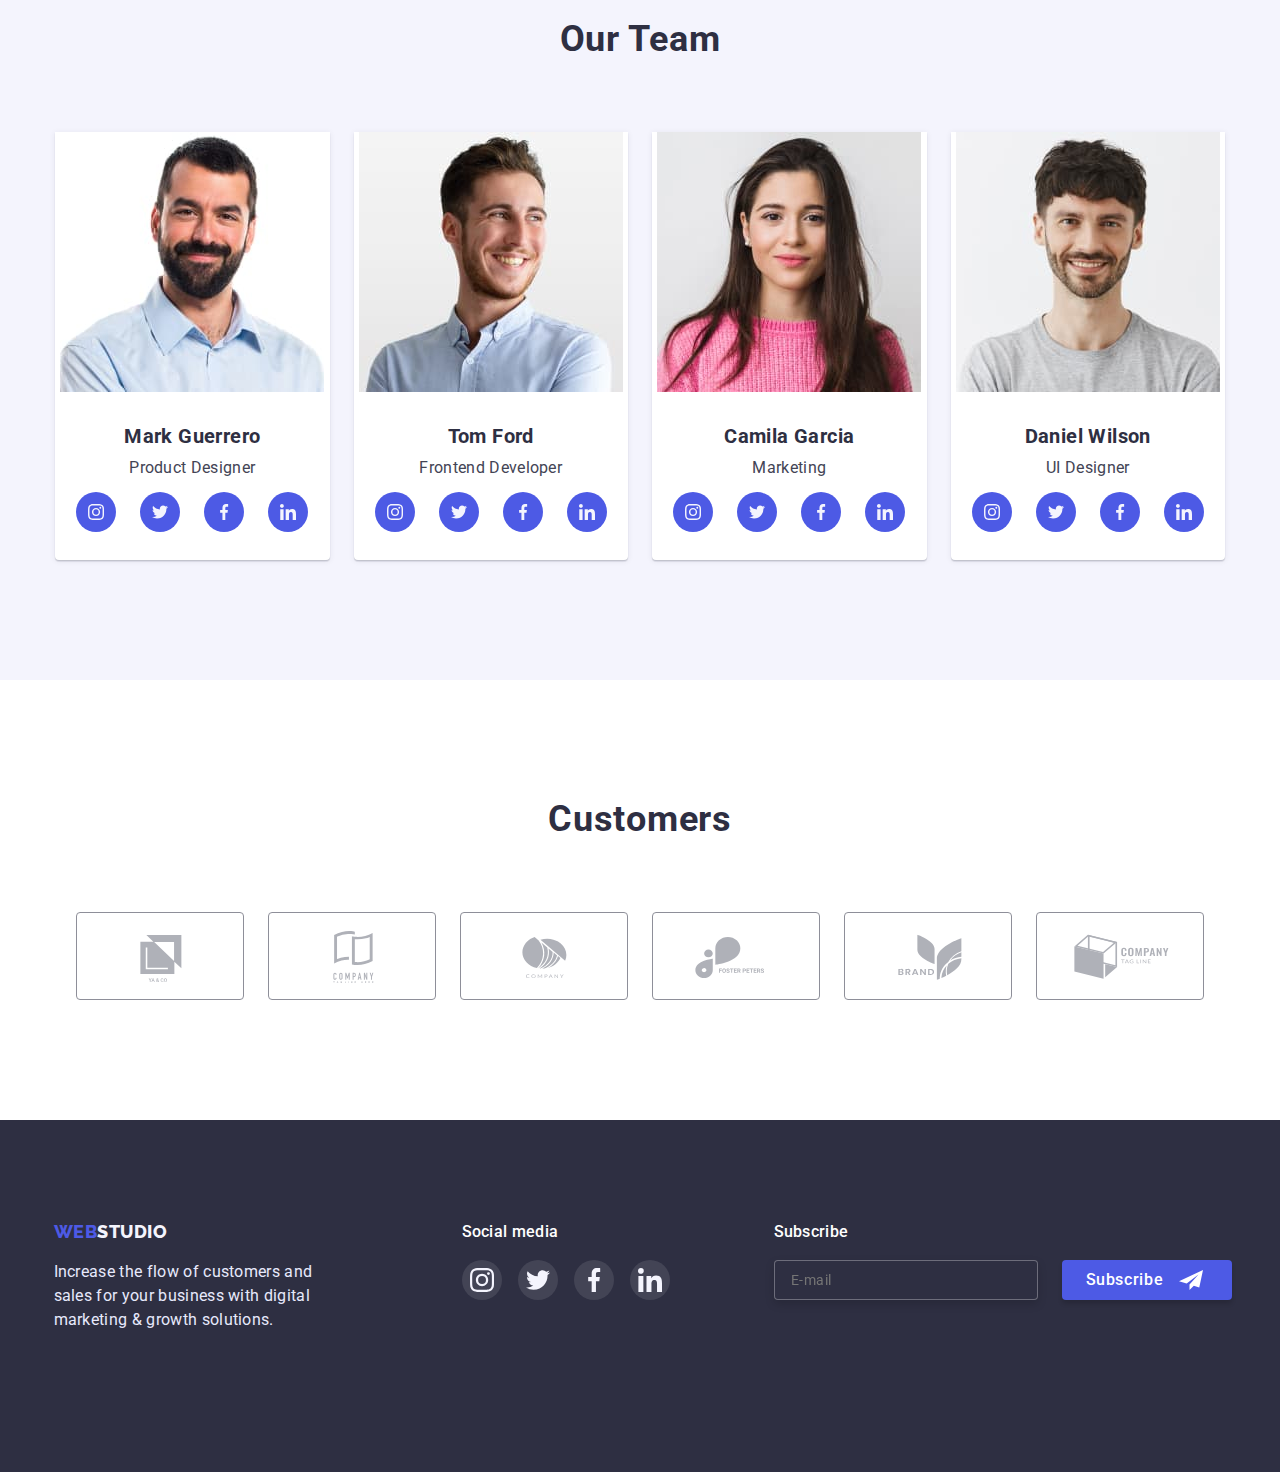
==== commit 293328e4: "Сьома домашня робота готова до краш тесту" ====
--- a/index.html
+++ b/index.html
@@ -152,7 +152,7 @@
       </section>
 
       <!--секція друга - основні переваги-->
-      <section class="box-space">
+      <section class="box-space widout-padding">
         <h2 class="visually-hidden">List of benefits</h2>
         <ul class="list container elements-place">
           <li class="place-of-space">
@@ -228,7 +228,7 @@
 
       <!--cекція третя - що ми робимо-->
 
-      <section class="space">
+      <section class="space box-space">
         <div class="container">
           <h2 class="subtitle">What are we doing</h2>
           <ul class="list work-list">
@@ -268,13 +268,14 @@
 
       <!--секція четверта - наша команда-->
 
-      <section class="back-ceil box-space">
+      <section class="back-ceil box-space box-team">
         <div class="container">
           <h2 class="subtitle">Our Team</h2>
           <ul class="list data-team">
             <li class="back-pictures-phone">
               <img
                 class="image-distance"
+                srcset="./images/mark-(1x).jpg 1x, ./images/mark-@2x.jpg 2x"
                 src="./images/img.jpg"
                 alt="a man with a thick beard"
                 width="264"
@@ -317,6 +318,7 @@
             <li class="back-pictures-phone">
               <img
                 class="image-distance"
+                srcset="./images/tom-(1x).jpg 1x, ./images/tom-@2x.jpg 2x"
                 src="./images/img-1.jpg"
                 alt="a man with a flowing beard"
                 width="264"
@@ -359,6 +361,7 @@
             <li class="back-pictures-phone">
               <img
                 class="image-distance"
+                srcset="./images/camilla-(1x).jpg 1x, ./images/camilla-@2x.jpg 2x"
                 src="./images/img-2.jpg"
                 alt="pretty girl"
                 width="264"
@@ -401,6 +404,7 @@
             <li class="back-pictures-phone">
               <img
                 class="image-distance"
+                srcset="./images/daniel-(1x).jpg 1x, ./images/daniel-@2x.jpg 2x"
                 src="./images/img-3.jpg"
                 alt="a man with long hair and a short beard"
                 width="264"
--- a/css/styles.css
+++ b/css/styles.css
@@ -393,7 +393,7 @@
     background-size: 428px 432px;
     background-repeat: no-repeat;
   }
-  
+
   @media screen and (min-device-pixel-ratio: 2),
     (-webkit-min-device-pixel-ratio: 2),
     (min-resolution: 192dpi),
@@ -486,9 +486,7 @@
     margin-left: auto;
     margin-right: auto;
   }
-  .back-pictures-phone:not(:last-child) {
-    margin-bottom: 72px;
-  }
+  
   .main-content {
     font-weight: 500;
     letter-spacing: 0.02em;
@@ -497,7 +495,13 @@
     color: var(--main-color-text);
   }
 }
-  /* ------/секція друга основні переваги----- */
+@media screen and (min-width: 320px) and (max-width: 767px) {
+  .back-pictures-phone:not(:last-child) {
+    margin-bottom: 72px;
+  } 
+  
+}
+/* ------/секція друга основні переваги----- */
 
 /* =====Стилі від мобіли до ПК====== */
 
@@ -579,11 +583,12 @@
     display: flex;
     flex-wrap: wrap;
     justify-content: center;
+    column-gap: 24px;
+    row-gap: 64px;
   }
 
   .back-pictures-phone {
     margin: 0;
-    margin-bottom: 64px;
   }
   .box-space {
     padding-bottom: 104px;
@@ -698,6 +703,7 @@
   .box-space {
     padding-bottom: 120px;
   }
+  
 }
 /*  --------/секція друга - основні переваги-------------*/
 
@@ -705,10 +711,10 @@
 
 /* ----------cекція третя - що ми робимо-------------- */
 
-.space {
+/* .space {
   margin-top: 120px;
   padding-bottom: 120px;
-}
+} */
 .subtitle {
   font-weight: 700;
   font-size: 36px;
@@ -1271,22 +1277,33 @@
 /* ==================Portfolio======================= */
 
 /* -----------оформлення кнопок----------- */
+@media screen and (min-width: 320px) {
+  .portfolio-menu {
+    display: flex;
+    flex-wrap: wrap;
+    justify-content: left;
+    margin-bottom: 48px;
+    column-gap: 24px;
+    row-gap: 16px;
+  }
+}
+
+@media screen and (min-width: 768px) {
+  .portfolio-menu {
+    flex-direction: row;
+    justify-content: center;
+    margin-bottom: 64px;
+  }
+}
+@media screen and (min-width: 1200px) {
+  .portfolio-menu {
+    margin-bottom: 72px;
+  }
+}
+
 .main-box {
   padding-top: 96px;
   padding-bottom: 120px;
-}
-.main-box {
-  padding-top: 96px;
-  padding-bottom: 120px;
-}
-.portfolio-menu {
-  display: flex;
-  flex-direction: row;
-  justify-content: center;
-  margin-bottom: 72px;
-}
-.menu-items:not(:last-child) {
-  margin-right: 24px;
 }
 
 .filter-button {
@@ -1318,11 +1335,48 @@
 /* -----------/оформлення кнопок----------- */
 
 /* ----------оформлення тексту до карток-------------*/
-.main-list {
-  display: flex;
-  flex-wrap: wrap;
-  row-gap: 48px;
-  column-gap: 24px;
+
+@media screen and (min-width: 320px) {
+  .main-list {
+    display: flex;
+    flex-wrap: wrap;
+    row-gap: 48px;
+    column-gap: 24px;
+  }
+  
+  .pakcage-list-link {
+    width: 396px;
+  }
+}
+@media screen and (min-width: 768px) {
+  
+
+  .pakcage-list-link {
+    width: 356px;
+  }
+}
+
+@media screen and (min-width: 1200px) {
+  .pakcage-list-link {
+    width: 360px;
+  }
+
+  .box-space {
+    padding-top: 120px;
+    padding-bottom: 120px;
+  }
+  .widout-padding {
+    padding-bottom: 0;
+  }
+  .back-pictures-phone {
+    margin-bottom: 0;
+  }
+}
+
+@media screen and (min-width: 768px) and (max-width: 1199px) {
+  .main-list {
+  row-gap: 72px;
+  }
 }
 
 .list-link {
@@ -1341,6 +1395,7 @@
 }
 .main-portfolio-photo {
   display: block;
+  width: 100%;
 }
 
 .overlay {
@@ -1370,9 +1425,7 @@
 }
 
 .card-text {
-  padding-top: 32px;
-  padding-bottom: 32px;
-  padding-left: 16px;
+  padding: 32px 16px;
   border-left: 0.5px solid #f4f4fd;
   border-bottom: 0.5px solid #f4f4fd;
   border-right: 0.5px solid #f4f4fd;
@@ -1393,4 +1446,4 @@
 
 /* ----------/оформлення тексту до карток-------------*/
 
-/* ==================/Portfolio======================= */
+/* ==================/Portfolio======================= */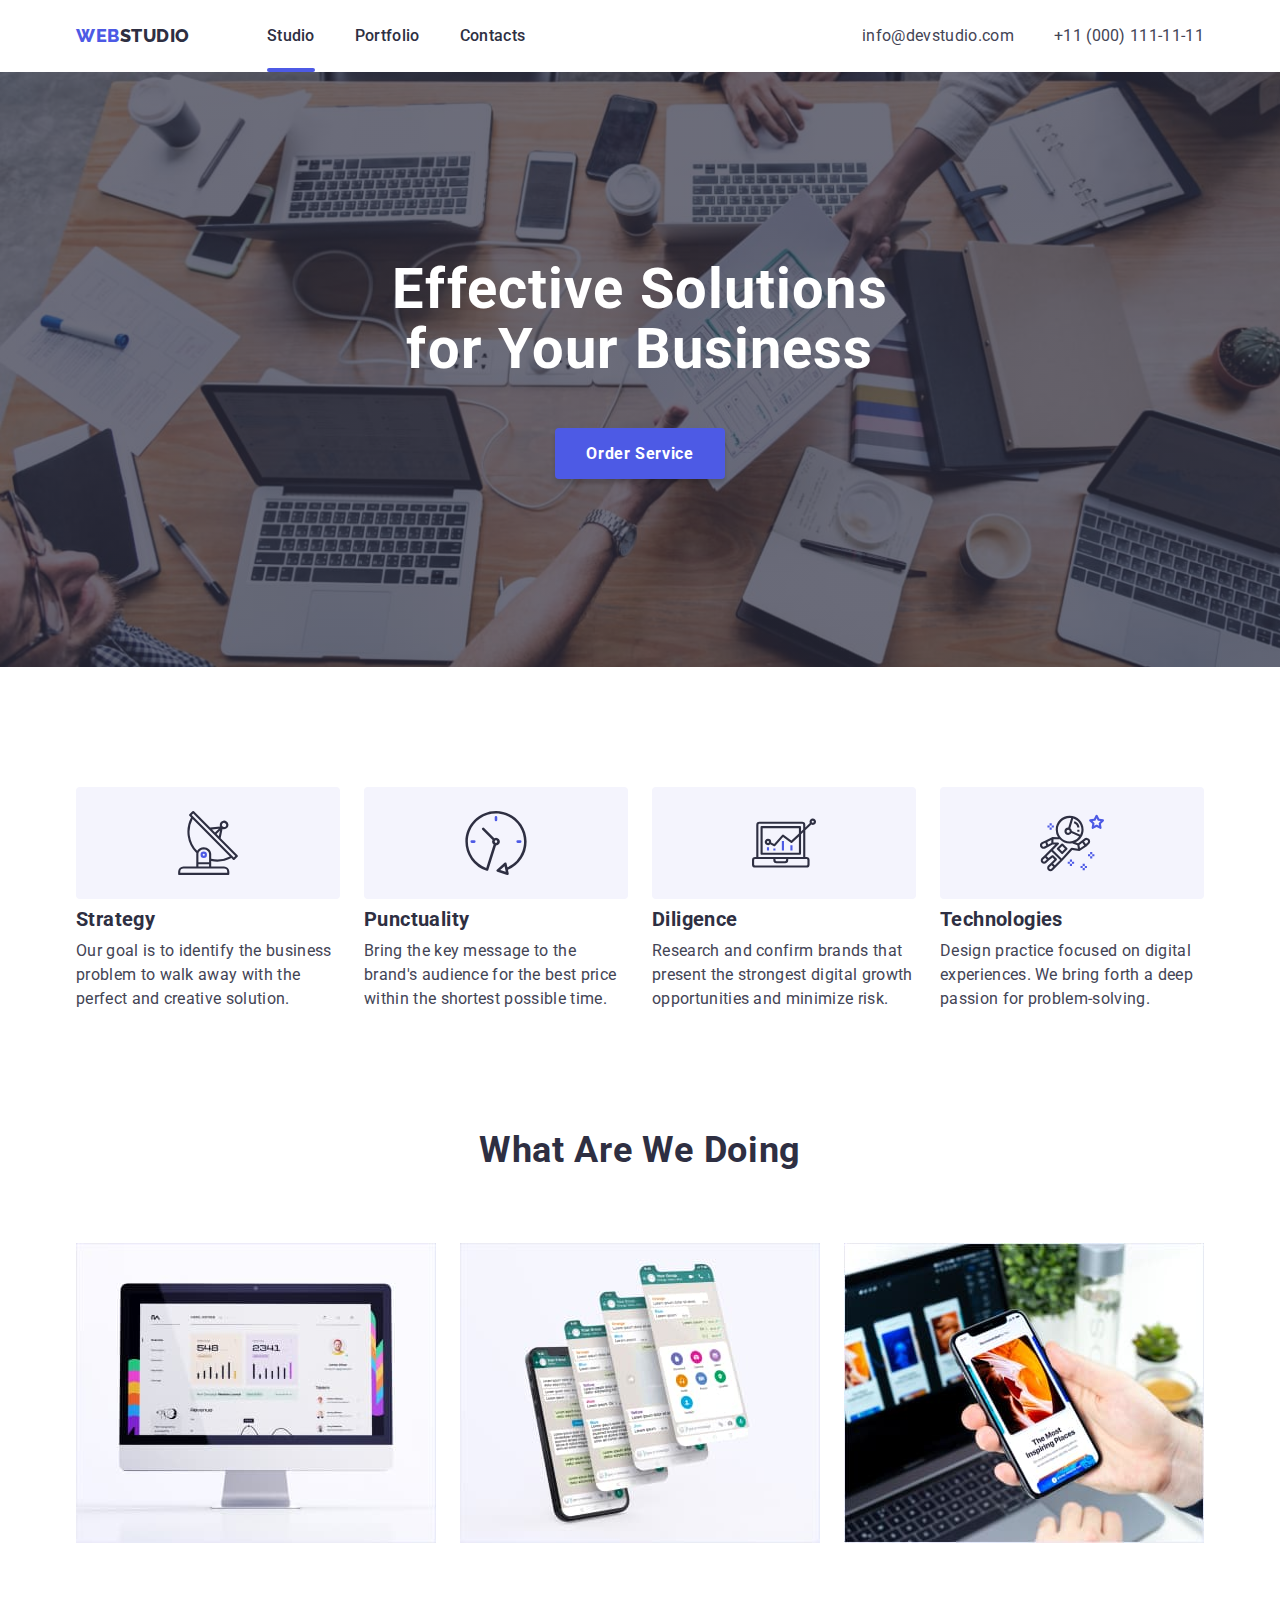
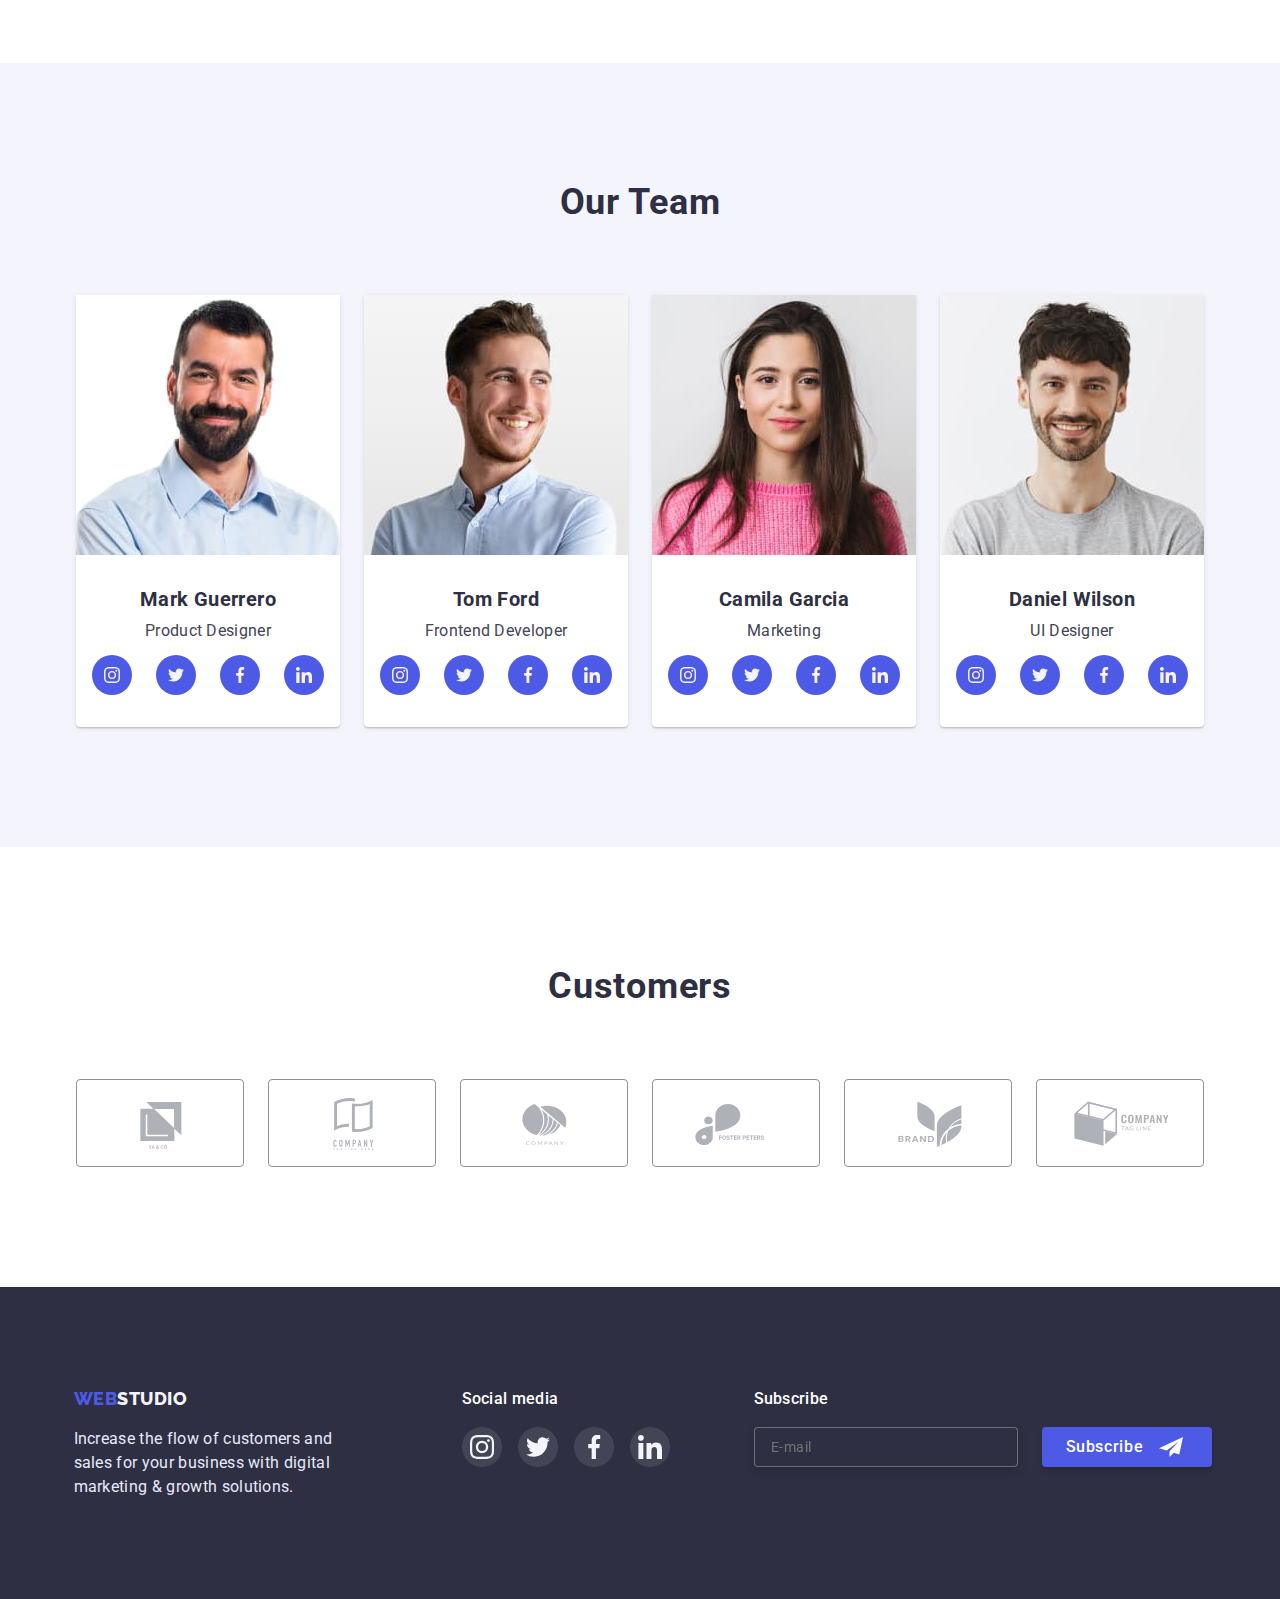
==== commit 75f73bfb: "Нарешті ніби готова сьома домашня робота" ====
--- a/index.html
+++ b/index.html
@@ -108,28 +108,28 @@
           <ul class="mobile-sociale-link list">
             <li class="mob-soc-link">
               <a href="#" class="mobile-link-item">
-                <svg class="link-marker">
+                <svg class="mob-link-marker">
                   <use href="./images/sprite.svg#icon-instagram"></use>
                 </svg>
               </a>
             </li>
             <li class="mob-soc-link">
               <a href="#" class="mobile-link-item">
-                <svg class="link-marker">
+                <svg class="mob-link-marker">
                   <use href="./images/sprite.svg#icon-twitter"></use>
                 </svg>
               </a>
             </li>
             <li class="mob-soc-link">
               <a href="#" class="mobile-link-item">
-                <svg class="link-marker">
+                <svg class="mob-link-marker">
                   <use href="./images/sprite.svg#icon-facebook"></use>
                 </svg>
               </a>
             </li>
             <li class="mob-soc-link">
               <a href="#" class="mobile-link-item">
-                <svg class="link-marker">
+                <svg class="mob-link-marker">
                   <use href="./images/sprite.svg#icon-linkedin"></use>
                 </svg>
               </a>
@@ -361,7 +361,10 @@
             <li class="back-pictures-phone">
               <img
                 class="image-distance"
-                srcset="./images/camilla-(1x).jpg 1x, ./images/camilla-@2x.jpg 2x"
+                srcset="
+                  ./images/camilla-(1x).jpg 1x,
+                  ./images/camilla-@2x.jpg  2x
+                "
                 src="./images/img-2.jpg"
                 alt="pretty girl"
                 width="264"
--- a/css/styles.css
+++ b/css/styles.css
@@ -9,11 +9,11 @@
 html {
   box-sizing: border-box;
 }
-*,
+/* *,
 *::before,
 *::after {
   box-sizing: inherit;
-}
+}  */
 
 .visually-hidden {
   position: absolute;
@@ -57,6 +57,7 @@
 
 /* ----------адаптивний контейнер--------- */
 .container {
+  width: 1158px;
   padding-left: 15px;
   padding-right: 15px;
   margin-left: auto;
@@ -74,9 +75,9 @@
   }
 }
 
-@media screen and (min-width: 1200px) {
+@media screen and (min-width: 1158px) {
   .container {
-    width: 1200px;
+    width: 1158px;
   }
 }
 
@@ -156,7 +157,7 @@
   display: block;
   padding-top: 24px;
   padding-bottom: 24px;
-  font-weight: 700;
+  font-weight: 500;
   line-height: 1.5;
   letter-spacing: 0.02em;
   color: inherit;
@@ -206,14 +207,14 @@
     width: 32px;
     height: 22px;
     padding: 0;
+    margin: 0;
     cursor: pointer;
-
-    border-color: transparent;
-    background-color: var(--color-decor);
+    border: none;
   }
   .icon-burger-menu {
     width: 100%;
     height: 100%;
+    background-color: var(--color-secondary);
   }
 
   .text-top {
@@ -286,7 +287,7 @@
   .mobile-page-items {
     display: block;
 
-    font-weight: 700;
+    font-weight: 500;
     font-size: 36px;
     line-height: 1.11;
     letter-spacing: 0.02em;
@@ -294,8 +295,8 @@
     transition: color var(--trans-der-and-func);
   }
 
-  .mobile-link-space:hover,
-  .mobile-link-space:focus {
+  .mobile-page-items:hover,
+  .mobile-page-items:focus {
     color: #404bbf;
   }
 
@@ -317,7 +318,7 @@
     line-height: 1.11;
     letter-spacing: 0.02em;
     text-decoration: none;
-    color: inherit;
+    color: var(--primary-brand);
     transition: color var(--trans-der-and-func);
   }
 
@@ -346,15 +347,31 @@
     gap: 56px;
   }
   .mob-soc-link {
+    width: 40px;
+    height: 40px;
+    border-radius: 50%;
+  }
+
+  .mobile-link-item {
     display: flex;
     justify-content: center;
     align-items: center;
-    width: 40px;
-    height: 40px;
+    width: 100%;
+    height: 100%;
     border-radius: 50%;
-
     background-color: var(--primary-brand);
-  }
+    transition: background-color var(--trans-der-and-func);
+  }
+  .mobile-link-item:hover,
+  .mobile-link-item:focus {
+    background-color: #404bbf;
+  }
+  .mob-link-marker {
+    width: 24px;
+    height: 24px;
+    fill: #f4f4fd;
+  }
+
   .elements-place {
     display: block;
   }
@@ -363,14 +380,21 @@
   .svg-none {
     display: none;
   }
-  .place-of-space {
-    margin-bottom: 96px;
-  }
+
   .place-of-space:not(:last-child) {
     margin-bottom: 72px;
   }
   .box-social-link {
     display: block;
+  }
+  .back-pictures-phone {
+    width: 260px;
+    height: 428px;
+    margin-left: auto;
+    margin-right: auto;
+  }
+  .image-distance {
+    width: 100%;
   }
 }
 /* -----кінець унікальним стилям для мобільних девайсів------- */
@@ -380,17 +404,12 @@
 /* ----- секція герой -------- */
 @media screen and (min-width: 320px) {
   .hero-style {
-    height: 432px;
-    margin-left: auto;
-    margin-right: auto;
-    padding-top: 112px;
-
     background-image: linear-gradient(
         rgba(46, 47, 66, 0.7),
         rgba(46, 47, 66, 0.7)
       ),
       url(../images/people-bg.jpg);
-    background-size: 428px 432px;
+
     background-repeat: no-repeat;
   }
 
@@ -427,10 +446,7 @@
   }
 
   .buttons-style {
-    display: block;
     min-width: 170px;
-    margin-top: 48px;
-
     padding-top: 16px;
     padding-right: 10px;
     padding-bottom: 16px;
@@ -439,8 +455,6 @@
     box-shadow: 0px 4px 4px rgba(0, 0, 0, 0.15);
     border-radius: 4px;
     border: 1px transparent;
-    margin-left: auto;
-    margin-right: auto;
     align-items: center;
     cursor: pointer;
 
@@ -474,19 +488,13 @@
 
   .box-space {
     padding-top: 96px;
-    padding-bottom: 128px;
+    padding-bottom: 96px;
   }
   .image-distance {
     margin-left: auto;
     margin-right: auto;
   }
-  .back-pictures-phone {
-    width: 260px;
-    height: 428px;
-    margin-left: auto;
-    margin-right: auto;
-  }
-  
+
   .main-content {
     font-weight: 500;
     letter-spacing: 0.02em;
@@ -498,8 +506,23 @@
 @media screen and (min-width: 320px) and (max-width: 767px) {
   .back-pictures-phone:not(:last-child) {
     margin-bottom: 72px;
-  } 
-  
+  }
+
+  .hero-style {
+    padding-top: 112px;
+    padding-bottom: 112px;
+    background-size: cover;
+  }
+  .hero-title {
+    margin-bottom: 72px;
+  }
+  .pacage-footer-link {
+    margin-bottom: 72px;
+  }
+  .button-send-mail {
+    margin-left: auto;
+    margin-right: auto;
+  }
 }
 /* ------/секція друга основні переваги----- */
 
@@ -565,9 +588,6 @@
   .subhead {
     text-align: left;
   }
-  .main-content {
-    width: 356px;
-  }
 
   .data-team {
     display: flex;
@@ -578,7 +598,14 @@
 
 /* -----тільки для планшета---- */
 
-@media screen and (min-width: 768px) and (max-width: 1199px) {
+@media screen and (min-width: 768px) and (max-width: 1157px) {
+  .text-top-efects {
+    padding-top: 0;
+    padding-bottom: 0;
+  }
+  .list-distance {
+    margin-top: 4px;
+  }
   .data-team {
     display: flex;
     flex-wrap: wrap;
@@ -586,6 +613,9 @@
     column-gap: 24px;
     row-gap: 64px;
   }
+  .main-content {
+    width: 356px;
+  }
 
   .back-pictures-phone {
     margin: 0;
@@ -593,11 +623,18 @@
   .box-space {
     padding-bottom: 104px;
   }
+  .hero-style {
+    padding-top: 112px;
+    padding-bottom: 108px;
+  }
+  .hero-title {
+    margin-bottom: 40px;
+  }
 }
 /* -----/тільки для планшета---- */
 /* ---- Eлементи мобільної і планшетної версії--- */
 
-@media screen and (max-width: 1199px) {
+@media screen and (max-width: 1157px) {
   .second-list,
   .element-of-dicoration,
   .svg-none,
@@ -628,7 +665,7 @@
 /* =====Десктопна версія======== */
 /* ------шапка і секція герой----- */
 
-@media screen and (min-width: 1200px) {
+@media screen and (min-width: 1158px) {
   .text-top {
     display: flex;
     font-size: 16px;
@@ -638,6 +675,13 @@
 
   .list-distance {
     margin-left: 40px;
+  }
+  .hero-style {
+    padding-top: 188px;
+    padding-bottom: 188px;
+  }
+  .hero-title {
+    margin-bottom: 48px;
   }
 
   .hero-style {
@@ -647,6 +691,7 @@
       ),
       url(../images/people-office1x.jpg);
     background-size: cover;
+    max-width: 1440px;
   }
 
   @media screen and (min-device-pixel-ratio: 2),
@@ -664,24 +709,20 @@
 
   /*---- секція друга основні переваги---- */
   .main-content {
-    width: 264px;
+    /* width: 264px; */
     font-weight: 400;
   }
   .second-list {
     display: flex;
     justify-content: center;
     align-items: center;
-    width: 264px;
     height: 112px;
     margin-bottom: 8px;
-
-    padding: 24px 100px;
     background: #f4f4fd;
     border-radius: 4px;
   }
 
-  .place-of-space:not(:last-child) {
-    margin-right: 24px;
+  .place-of-space {
     flex-basis: calc((100% - 72px) / 4);
     min-width: 264px;
   }
@@ -703,7 +744,6 @@
   .box-space {
     padding-bottom: 120px;
   }
-  
 }
 /*  --------/секція друга - основні переваги-------------*/
 
@@ -797,6 +837,9 @@
 /* ------додаткова секція з іконками посиланнями на компанії-------- */
 
 @media screen and (min-width: 320px) {
+  .hero-style {
+    text-align: center;
+  }
   .cards-collection {
     padding-top: 96px;
     padding-bottom: 96px;
@@ -843,7 +886,7 @@
     align-items: center;
   }
 }
-@media screen and (min-width: 1200px) {
+@media screen and (min-width: 1158px) {
   .icon-book {
     flex-wrap: nowrap;
   }
@@ -877,10 +920,6 @@
   }
   .main-div {
     display: block;
-  }
-
-  .main-footer {
-    margin-bottom: 72px;
   }
 
   .second-logo-color {
@@ -913,6 +952,13 @@
     display: flex;
     gap: 16px;
     justify-content: center;
+  }
+}
+@media screen and (min-width: 320px) and (max-width: 767px) {
+  .input-mail-fotter {
+    margin-bottom: 16px;
+  }
+  .main-footer {
     margin-bottom: 72px;
   }
 }
@@ -925,7 +971,6 @@
     display: flex;
     flex-wrap: wrap;
     gap: 24px;
-    padding-left: 108px;
   }
   .second-logo-color {
     display: inline;
@@ -935,7 +980,15 @@
   }
 }
 
-@media screen and (min-width: 1200px) {
+@media screen and (min-width: 768px) and (max-width: 1158px) {
+  .main-div {
+    width: 552px;
+    column-gap: 24px;
+    row-gap: 72px;
+  }
+}
+
+@media screen and (min-width: 1158px) {
   .color-back-space {
     padding-top: 100px;
     padding-bottom: 100px;
@@ -945,14 +998,15 @@
     margin-bottom: 0;
   }
   .main-div {
+    width: 100%;
+    justify-content: center;
     flex-wrap: nowrap;
-    justify-content: center;
     padding-left: 15px;
   }
 
   .pacage-footer-link {
-    margin-left: 120px;
-    margin-right: 80px;
+    margin-left: 100px;
+    margin-right: 60px;
   }
 }
 
@@ -1003,9 +1057,9 @@
     letter-spacing: 0.02em;
     color: #ffffff;
   }
+
   .field-imput-mail {
     max-width: 396px;
-    margin-bottom: 16px;
     height: 40px;
     padding: 8px 16px;
 
@@ -1295,7 +1349,7 @@
     margin-bottom: 64px;
   }
 }
-@media screen and (min-width: 1200px) {
+@media screen and (min-width: 1158px) {
   .portfolio-menu {
     margin-bottom: 72px;
   }
@@ -1343,22 +1397,24 @@
     row-gap: 48px;
     column-gap: 24px;
   }
-  
+
   .pakcage-list-link {
     width: 396px;
   }
+  .image-portfolio {
+    width: 100%;
+  }
 }
 @media screen and (min-width: 768px) {
-  
-
   .pakcage-list-link {
     width: 356px;
   }
 }
 
-@media screen and (min-width: 1200px) {
+@media screen and (min-width: 1158px) {
   .pakcage-list-link {
-    width: 360px;
+    max-width: 360px;
+    flex-basis: calc((100%-72px) / 3);
   }
 
   .box-space {
@@ -1373,9 +1429,9 @@
   }
 }
 
-@media screen and (min-width: 768px) and (max-width: 1199px) {
+@media screen and (min-width: 768px) and (max-width: 1157px) {
   .main-list {
-  row-gap: 72px;
+    row-gap: 72px;
   }
 }
 
@@ -1446,4 +1502,4 @@
 
 /* ----------/оформлення тексту до карток-------------*/
 
-/* ==================/Portfolio======================= */+/* ==================/Portfolio======================= */
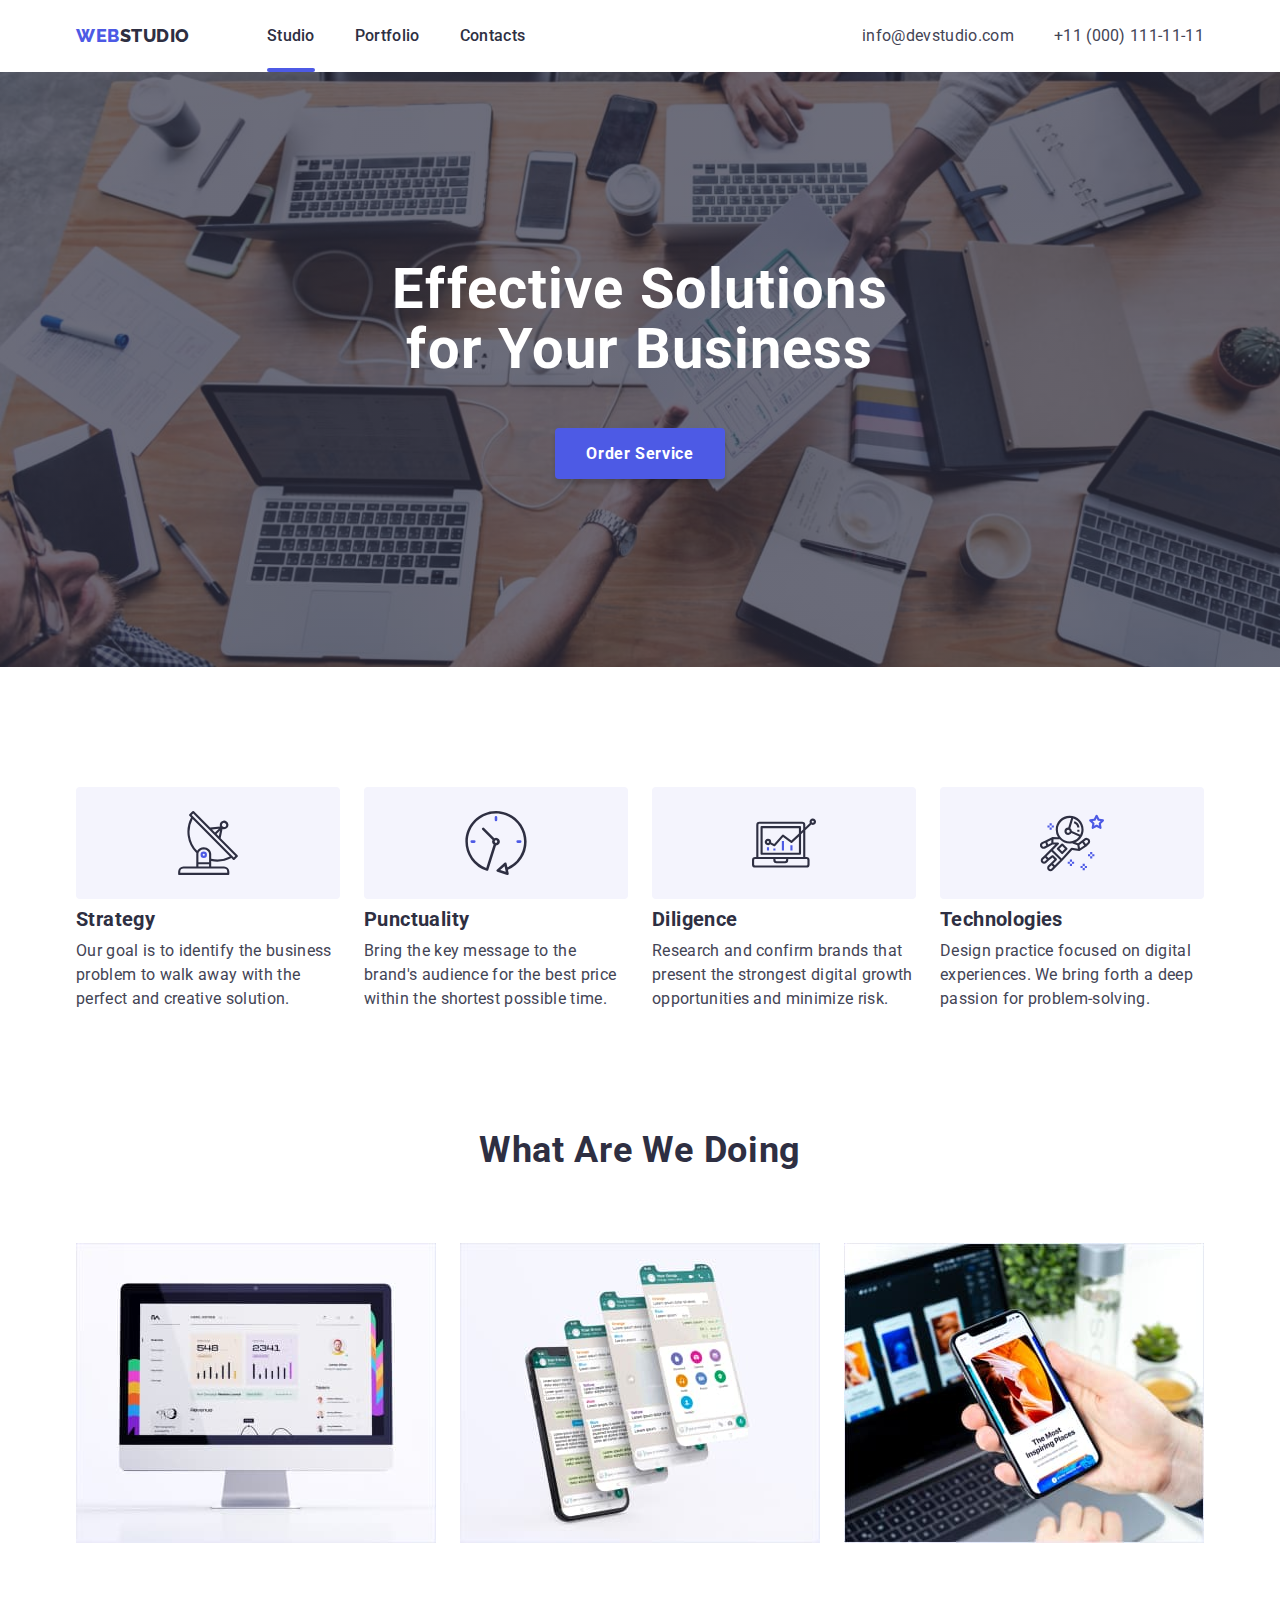
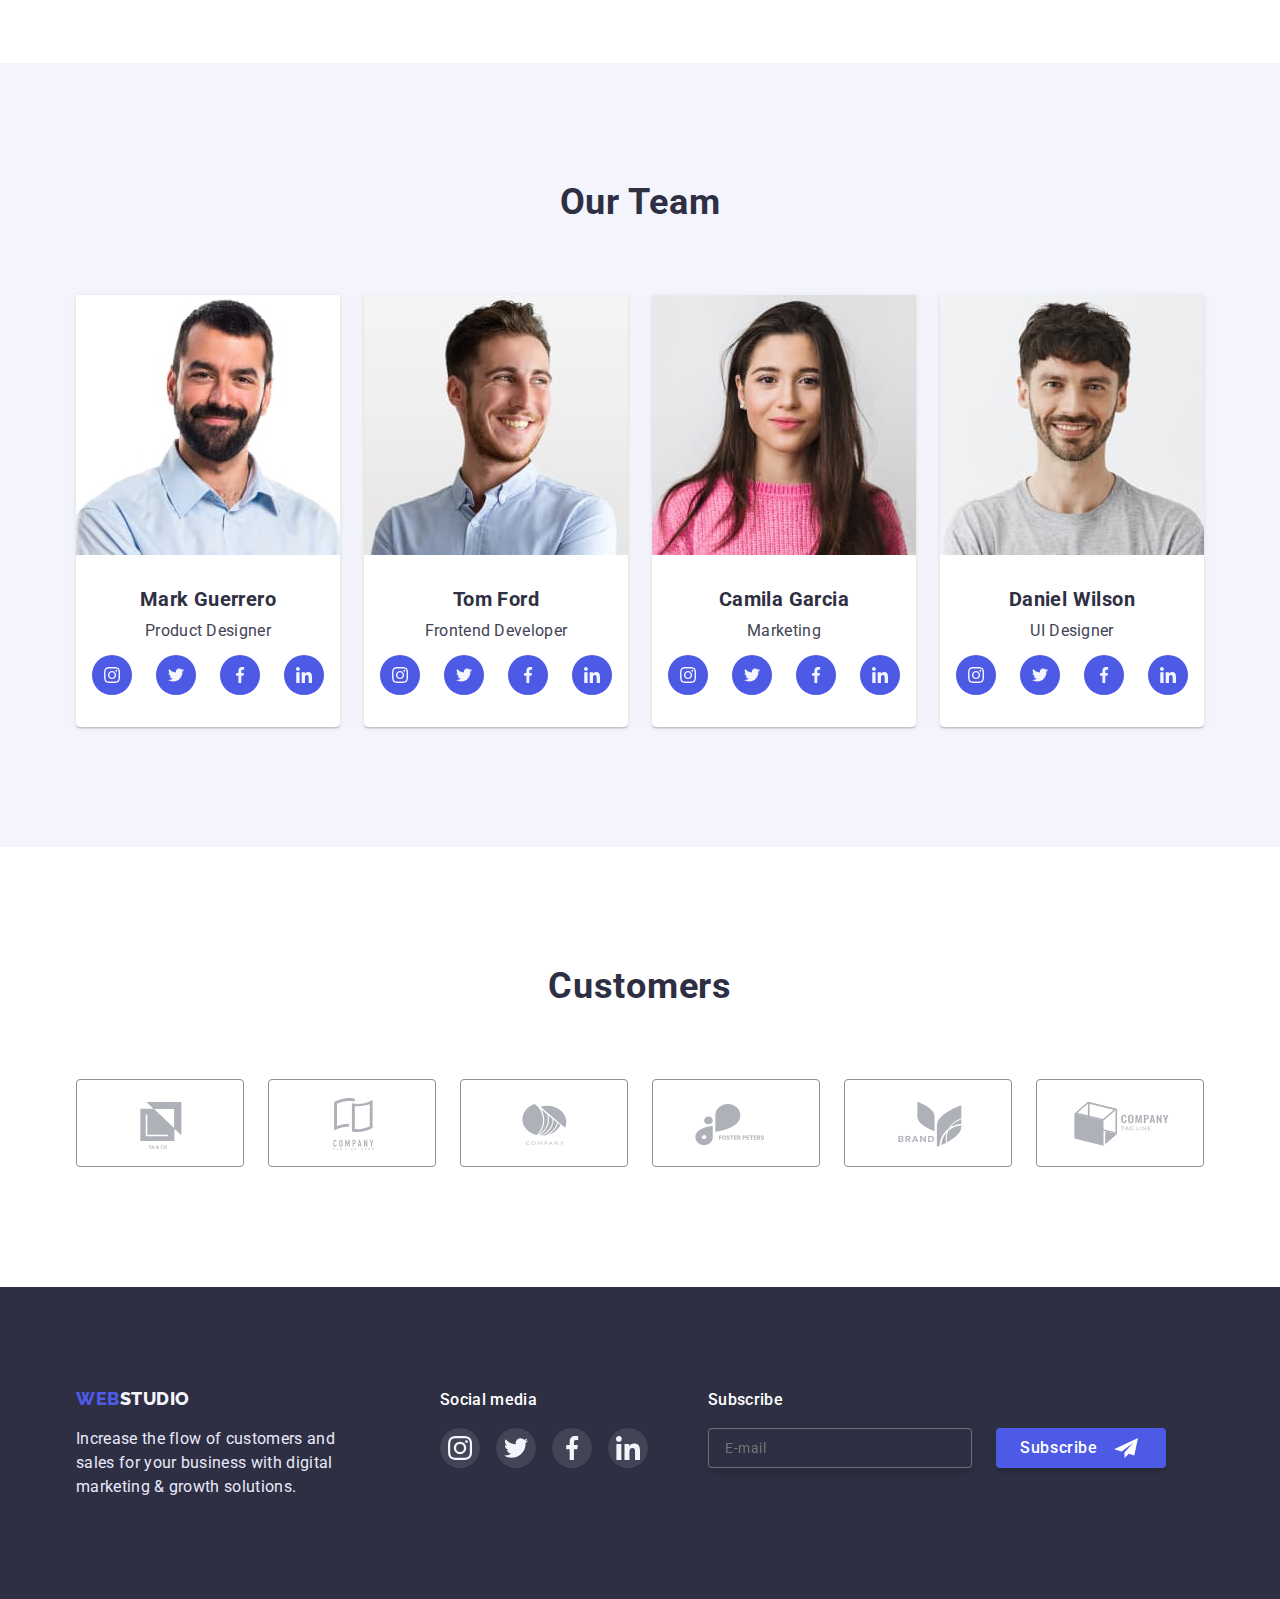
==== commit eec1fdbe: "сьома домашня робота виправлена повторно" ====
--- a/index.html
+++ b/index.html
@@ -67,75 +67,70 @@
         </ul>
       </div>
       <div class="mobile-menu" full-modal>
-        <div class="container mobile-container">
-          <button class="close-mobile-menu" type="button" click-modal-close>
-            <svg class="style-mobile-button-menu" width="8px" height="8px">
-              <use href="./images/sprite.svg#icon-close"></use>
-            </svg>
-          </button>
-
-          <ul class="mobile-page-list list">
-            <li class="mobile-link-space">
-              <a class="mobile-page-items decor" href="">Studio</a>
-            </li>
-            <li class="mobile-link-space">
-              <a class="mobile-page-items decor" href="">Portfolio</a>
-            </li>
-            <li class="mobile-link-space">
-              <a class="mobile-page-items decor" href="#">Contacts</a>
-            </li>
-          </ul>
-
-          <ul class="mobile-list-contacts list">
-            <li class="mob-menu-items">
-              <a
-                class="mob-tel-style"
-                href="tel:+11(000)111-11-11"
-                class="decor"
-                >+11 (000) 111-11-11</a
-              >
-            </li>
-            <li class="mob-menu-items">
-              <a
-                class="mail-mobile-menu"
-                href="mailto:info@devstudio.com"
-                class="decor"
-                >info@devstudio.com</a
-              >
-            </li>
-          </ul>
-
-          <ul class="mobile-sociale-link list">
-            <li class="mob-soc-link">
-              <a href="#" class="mobile-link-item">
-                <svg class="mob-link-marker">
-                  <use href="./images/sprite.svg#icon-instagram"></use>
-                </svg>
-              </a>
-            </li>
-            <li class="mob-soc-link">
-              <a href="#" class="mobile-link-item">
-                <svg class="mob-link-marker">
-                  <use href="./images/sprite.svg#icon-twitter"></use>
-                </svg>
-              </a>
-            </li>
-            <li class="mob-soc-link">
-              <a href="#" class="mobile-link-item">
-                <svg class="mob-link-marker">
-                  <use href="./images/sprite.svg#icon-facebook"></use>
-                </svg>
-              </a>
-            </li>
-            <li class="mob-soc-link">
-              <a href="#" class="mobile-link-item">
-                <svg class="mob-link-marker">
-                  <use href="./images/sprite.svg#icon-linkedin"></use>
-                </svg>
-              </a>
-            </li>
-          </ul>
-        </div>
+        <button class="close-mobile-menu" type="button" click-modal-close>
+          <svg class="style-mobile-button-menu" width="8px" height="8px">
+            <use href="./images/sprite.svg#icon-close"></use>
+          </svg>
+        </button>
+
+        <ul class="mobile-page-list list">
+          <li class="mobile-link-space">
+            <a class="mobile-page-items decor" href="">Studio</a>
+          </li>
+          <li class="mobile-link-space">
+            <a class="mobile-page-items decor" href="">Portfolio</a>
+          </li>
+          <li class="mobile-link-space">
+            <a class="mobile-page-items decor" href="#">Contacts</a>
+          </li>
+        </ul>
+
+        <ul class="mobile-list-contacts list">
+          <li class="mob-menu-items">
+            <a class="mob-tel-style" href="tel:+11(000)111-11-11" class="decor"
+              >+11 (000) 111-11-11</a
+            >
+          </li>
+          <li class="mob-menu-items">
+            <a
+              class="mail-mobile-menu"
+              href="mailto:info@devstudio.com"
+              class="decor"
+              >info@devstudio.com</a
+            >
+          </li>
+        </ul>
+
+        <ul class="mobile-sociale-link list">
+          <li class="mob-soc-link">
+            <a href="#" class="mobile-link-item">
+              <svg class="mob-link-marker">
+                <use href="./images/sprite.svg#icon-instagram"></use>
+              </svg>
+            </a>
+          </li>
+          <li class="mob-soc-link">
+            <a href="#" class="mobile-link-item">
+              <svg class="mob-link-marker">
+                <use href="./images/sprite.svg#icon-twitter"></use>
+              </svg>
+            </a>
+          </li>
+          <li class="mob-soc-link">
+            <a href="#" class="mobile-link-item">
+              <svg class="mob-link-marker">
+                <use href="./images/sprite.svg#icon-facebook"></use>
+              </svg>
+            </a>
+          </li>
+          <li class="mob-soc-link">
+            <a href="#" class="mobile-link-item">
+              <svg class="mob-link-marker">
+                <use href="./images/sprite.svg#icon-linkedin"></use>
+              </svg>
+            </a>
+          </li>
+        </ul>
       </div>
     </header>
 
--- a/css/styles.css
+++ b/css/styles.css
@@ -63,6 +63,12 @@
   margin-left: auto;
   margin-right: auto;
 }
+@media screen and (min-width: 320px) {
+  .container {
+    width: 320px
+  }
+  
+}
 @media screen and (min-width: 428px) {
   .container {
     width: 428px;
@@ -227,6 +233,10 @@
     width: 100%;
     height: 100%;
     z-index: 1000;
+    padding-top: 80px;
+    padding-right: 50px;
+    padding-bottom: 50px;
+    padding-left: 40px;
     background-color: var(--color-secondary);
 
     opacity: 0;
@@ -240,12 +250,6 @@
     opacity: 1;
     visibility: visible;
     pointer-events: auto;
-  }
-
-  .mobile-container {
-    position: relative;
-    width: 100%;
-    height: 100%;
   }
 
   .close-mobile-menu {
@@ -275,9 +279,6 @@
 
   .mobile-page-list {
     margin-bottom: 264px;
-    padding-top: 80px;
-    padding-right: 237px;
-    padding-left: 40px;
   }
 
   .mobile-link-space:not(:last-child) {
@@ -302,8 +303,6 @@
 
   .mobile-list-contacts {
     margin-bottom: 48px;
-    padding-left: 40px;
-    padding-right: 51px;
   }
   .mob-menu-items:not(:last-child) {
     margin-bottom: 40px;
@@ -311,8 +310,8 @@
 
   .mob-tel-style {
     display: block;
+    text-align: left;
     width: 100%;
-    margin-bottom: 40px;
     font-weight: 600;
     font-size: 36px;
     line-height: 1.11;
@@ -343,7 +342,7 @@
 
   .mobile-sociale-link {
     display: flex;
-    justify-content: center;
+    justify-content: left;
     gap: 56px;
   }
   .mob-soc-link {
@@ -677,6 +676,8 @@
     margin-left: 40px;
   }
   .hero-style {
+    margin-left: auto;
+    margin-right: auto;
     padding-top: 188px;
     padding-bottom: 188px;
   }
@@ -964,14 +965,6 @@
 }
 
 @media screen and (min-width: 768px) {
-  .color-back-space {
-    display: flex;
-  }
-  .main-div {
-    display: flex;
-    flex-wrap: wrap;
-    gap: 24px;
-  }
   .second-logo-color {
     display: inline;
   }
@@ -982,6 +975,8 @@
 
 @media screen and (min-width: 768px) and (max-width: 1158px) {
   .main-div {
+    display: flex;
+    flex-wrap: wrap;
     width: 552px;
     column-gap: 24px;
     row-gap: 72px;
@@ -998,10 +993,10 @@
     margin-bottom: 0;
   }
   .main-div {
-    width: 100%;
-    justify-content: center;
+    width: 1158px;
+    display: flex;
     flex-wrap: nowrap;
-    padding-left: 15px;
+    align-items: baseline;
   }
 
   .pacage-footer-link {
@@ -1082,8 +1077,6 @@
     display: flex;
     gap: 24px;
     align-items: flex-end;
-    width: 453px;
-    height: 80px;
   }
 
   .describ-subscrib {
